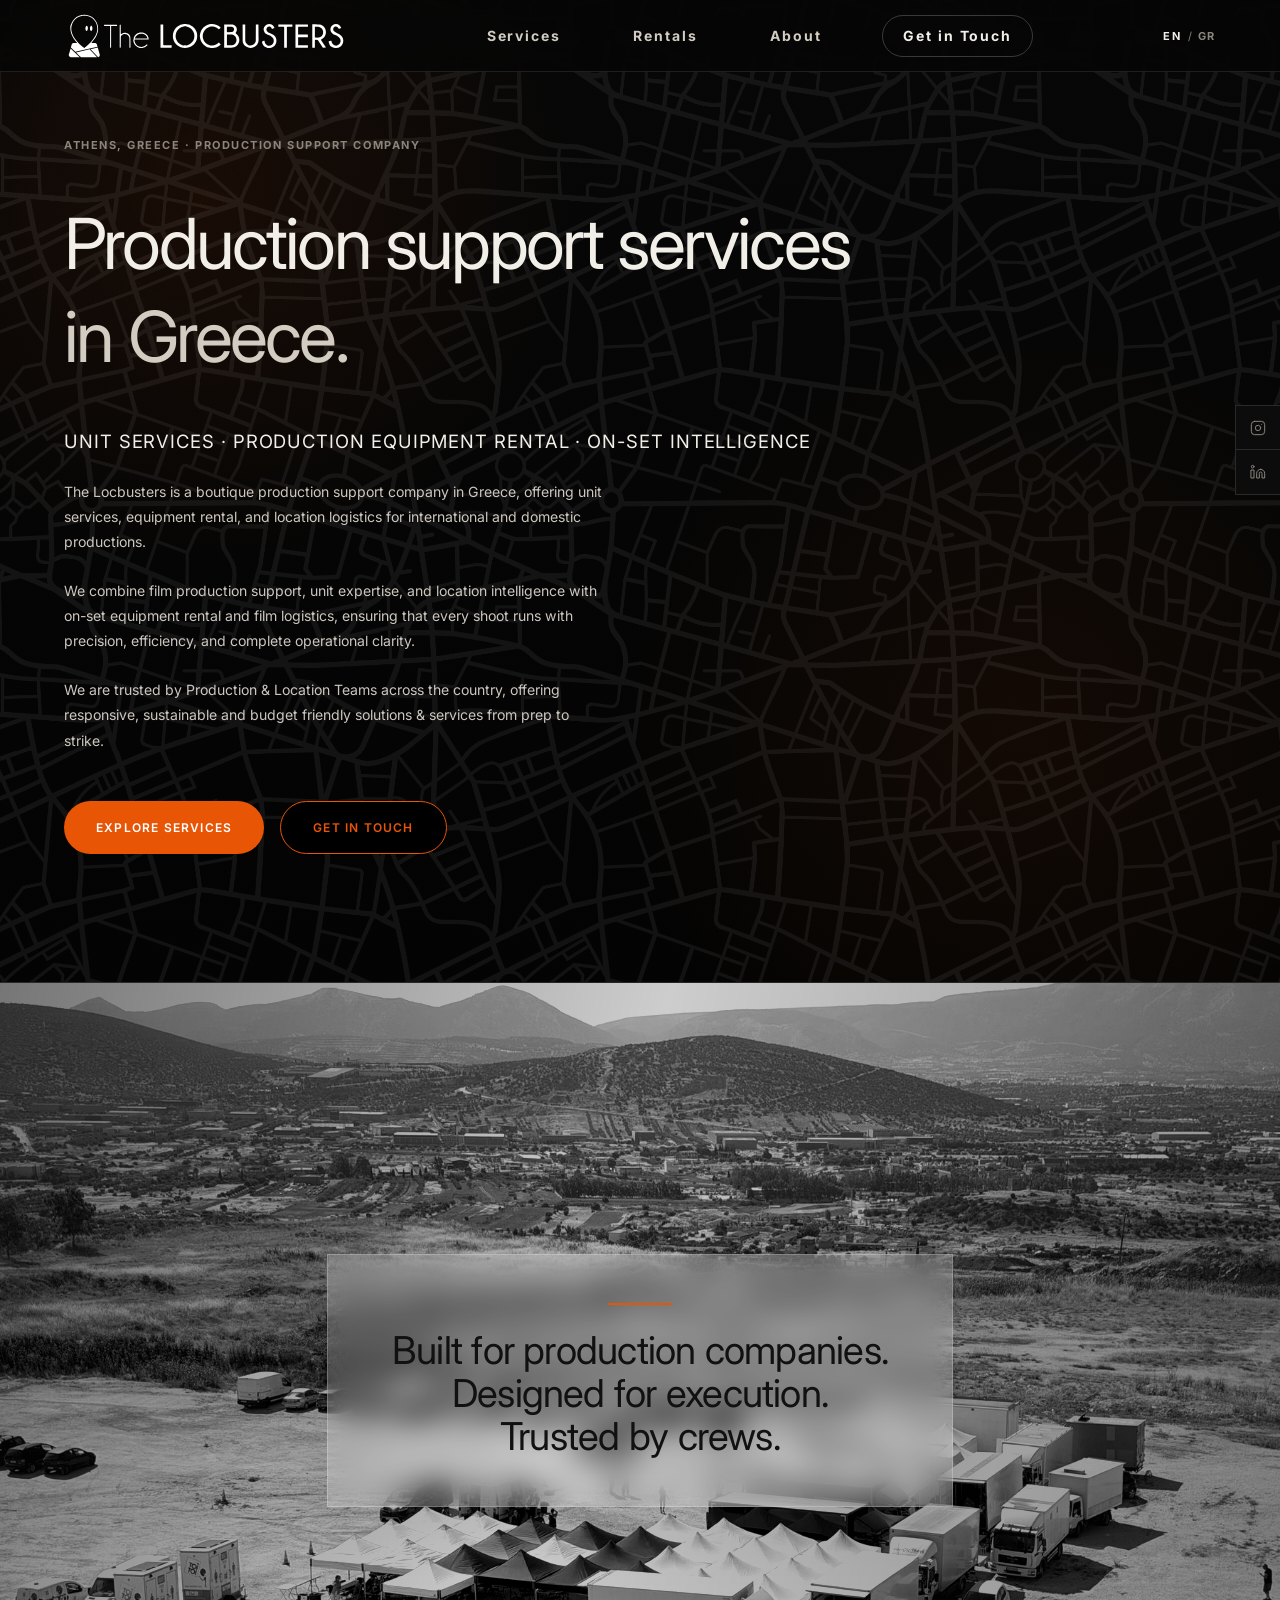
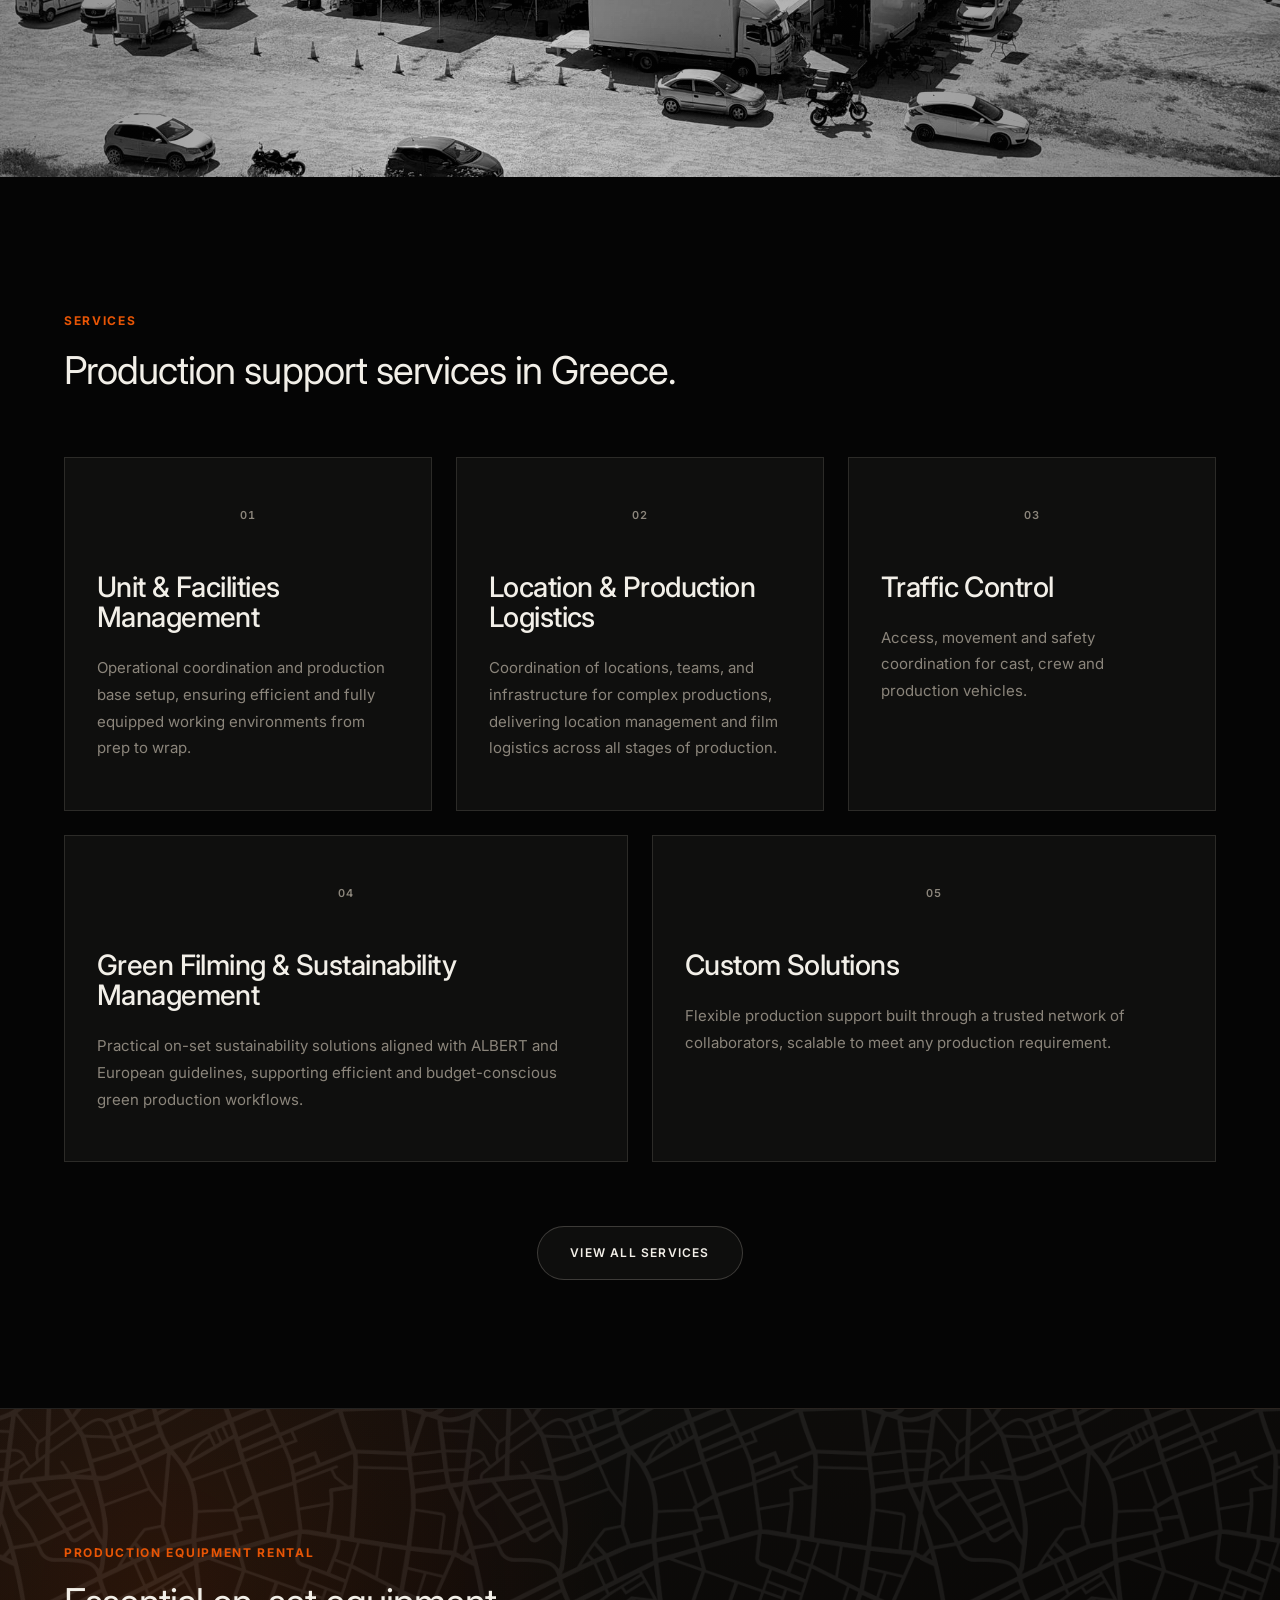
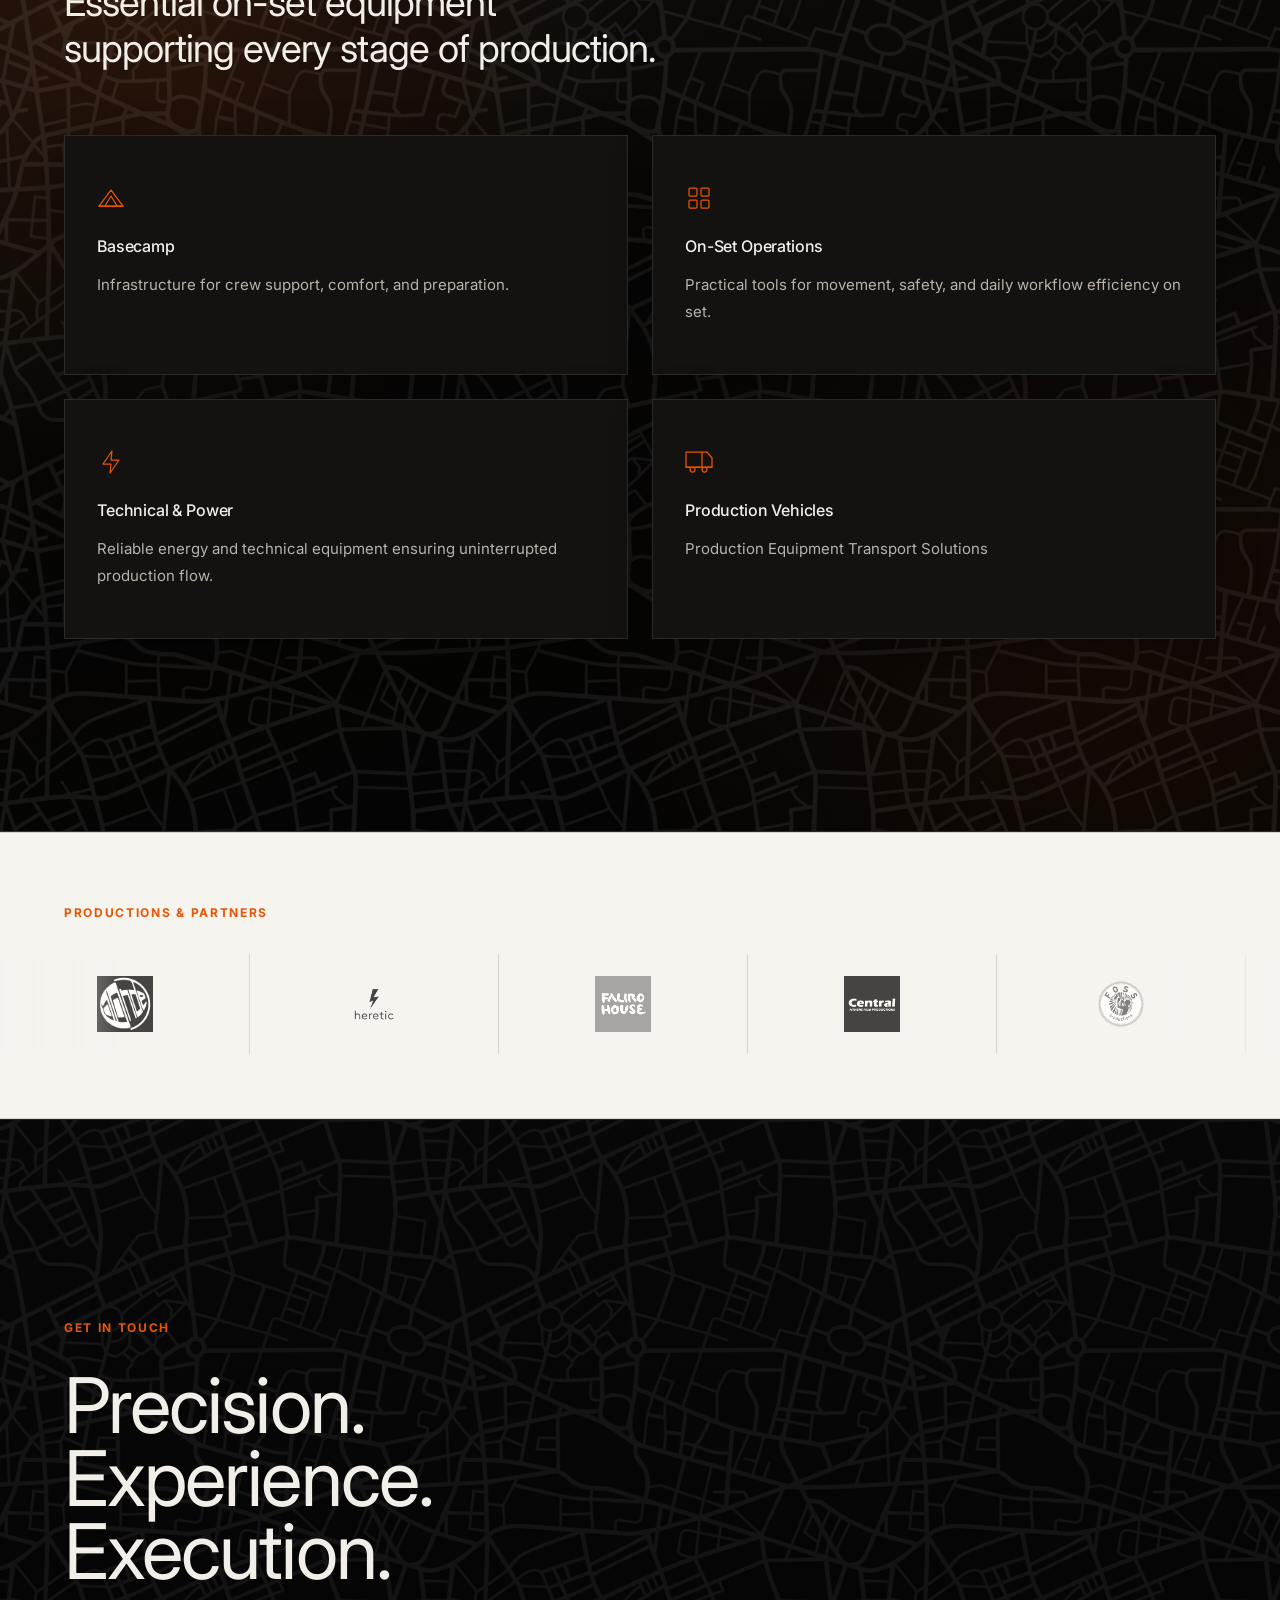
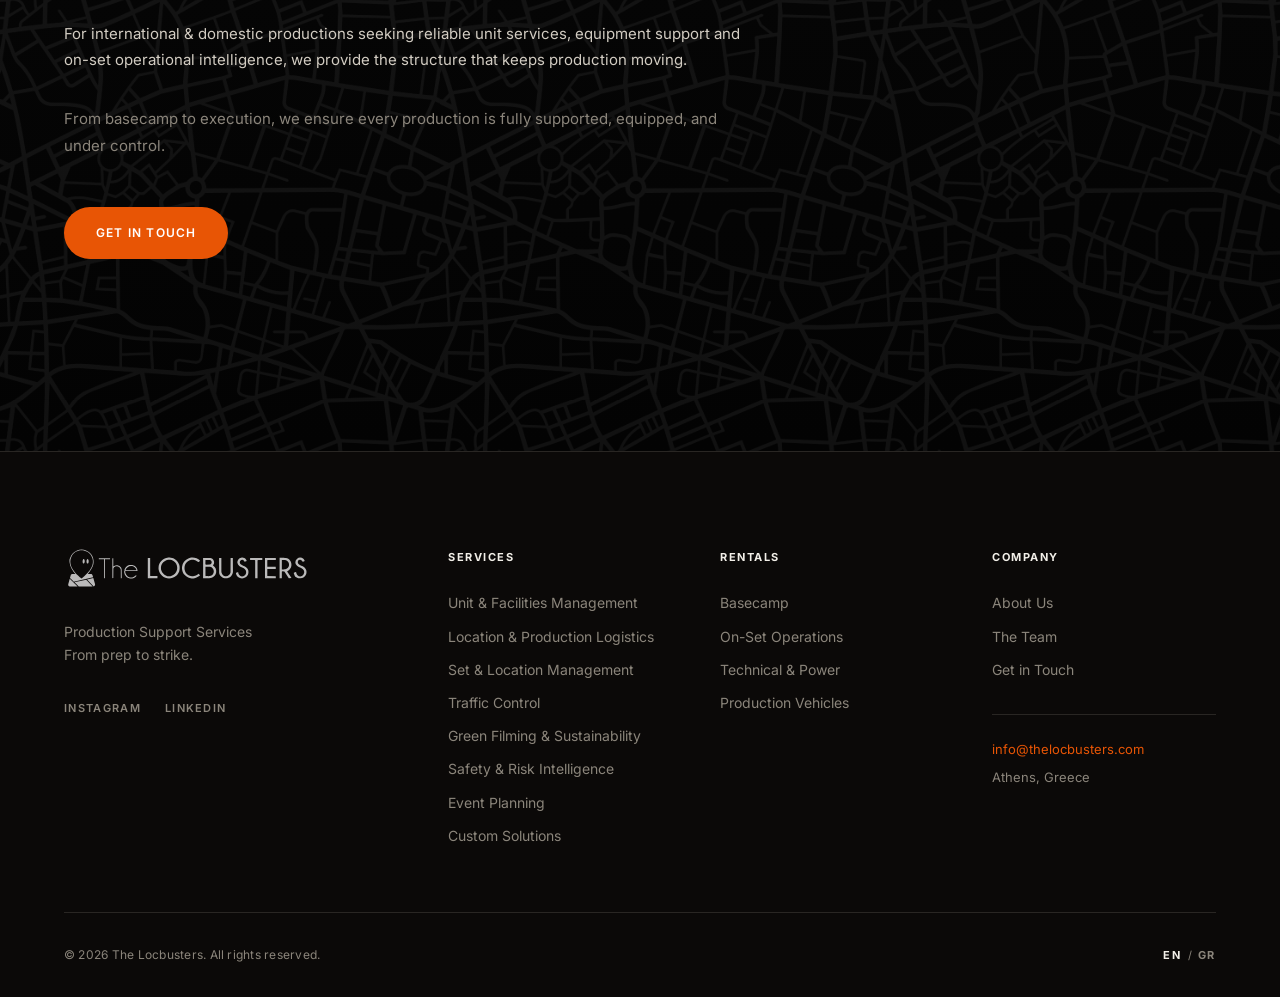
==== index.html @ 29d1c625 "Refresh OG image and tighten SEO meta tags. Shorten titles and descriptions, add Twitter card tags, " ====
<!DOCTYPE html>
<html lang="en">
<head>
  <meta charset="UTF-8" />
  <meta name="viewport" content="width=device-width, initial-scale=1.0" />
  <script src="assets/js/i18n-boot.js?v=20260714a"></script>
  <link rel="icon" type="image/png" href="assets/images/favicon.png" />
  <title>The Locbusters | Production Support in Greece</title>
  <meta name="description" content="Boutique production support in Greece: unit services, equipment rental, and location logistics for film and TV productions." />

  <!-- Open Graph -->
  <meta property="og:title" content="The Locbusters | Production Support in Greece" />
  <meta property="og:description" content="Unit services, equipment rental and production support solutions for film, TV and audiovisual productions across Greece." />
  <meta property="og:type" content="website" />
  <meta property="og:site_name" content="The Locbusters" />
  <meta property="og:url" content="https://nikoslym.github.io/Locbusters/" />
  <meta property="og:image" content="https://nikoslym.github.io/Locbusters/assets/images/OG_Locbusters.png?v=20260714" />
  <meta property="og:image:alt" content="The Locbusters — Production Support Services in Greece" />

  <!-- Twitter / X -->
  <meta name="twitter:card" content="summary_large_image" />
  <meta name="twitter:title" content="The Locbusters | Production Support in Greece" />
  <meta name="twitter:description" content="Unit services, equipment rental and production support solutions for film, TV and audiovisual productions across Greece." />
  <meta name="twitter:image" content="https://nikoslym.github.io/Locbusters/assets/images/OG_Locbusters.png?v=20260714" />

  <!-- Fonts -->
  <link rel="preconnect" href="https://fonts.googleapis.com" />
  <link rel="preconnect" href="https://fonts.gstatic.com" crossorigin />
  <link href="https://fonts.googleapis.com/css2?family=Inter:wght@300;400;500;600&display=swap" rel="stylesheet" />

  <!-- Styles -->
  <link rel="stylesheet" href="assets/css/styles.css" />
  <link rel="stylesheet" href="assets/css/boutique.css" />
</head>
<body>

  <!-- ================================================
       SOCIAL FLOATING WIDGET
  ================================================ -->
  <div class="social-widget" aria-label="Social Media Links">
    <a href="#" class="social-widget__link" aria-label="Instagram" target="_blank" rel="noopener noreferrer">
      <svg width="16" height="16" viewBox="0 0 24 24" fill="none" stroke="currentColor" stroke-width="1.5" stroke-linecap="round" stroke-linejoin="round">
        <rect x="2" y="2" width="20" height="20" rx="5" ry="5"/>
        <path d="M16 11.37A4 4 0 1 1 12.63 8 4 4 0 0 1 16 11.37z"/>
        <line x1="17.5" y1="6.5" x2="17.51" y2="6.5"/>
      </svg>
    </a>
    <a href="#" class="social-widget__link" aria-label="LinkedIn" target="_blank" rel="noopener noreferrer">
      <svg width="16" height="16" viewBox="0 0 24 24" fill="none" stroke="currentColor" stroke-width="1.5" stroke-linecap="round" stroke-linejoin="round">
        <path d="M16 8a6 6 0 0 1 6 6v7h-4v-7a2 2 0 0 0-2-2 2 2 0 0 0-2 2v7h-4v-7a6 6 0 0 1 6-6z"/>
        <rect x="2" y="9" width="4" height="12"/>
        <circle cx="4" cy="4" r="2"/>
      </svg>
    </a>
  </div>

  <!-- ================================================
       HEADER
  ================================================ -->
  <header class="header" id="header">
    <div class="container">
      <div class="header__inner">

        <a href="index.html" class="header__logo" aria-label="The Locbusters Home">
          <img src="assets/images/logo.svg" alt="The Locbusters" class="header__logo-img" />
        </a>

        <nav class="header__nav" aria-label="Main navigation">
          <a href="services.html" class="header__nav-link" data-i18n="nav.services">Services</a>
          <a href="rentals.html" class="header__nav-link" data-i18n="nav.rentals">Rentals</a>
          <a href="about.html" class="header__nav-link" data-i18n="nav.about">About</a>
          <a href="contact.html" class="header__nav-link header__nav-link--cta" data-i18n="nav.contact">Get in Touch</a>
        </nav>

        <div class="header__actions">
          <div class="lang-switch" aria-label="Language selector">
            <button class="lang-switch__btn active" data-lang="en">EN</button>
            <span class="lang-switch__sep">/</span>
            <button class="lang-switch__btn" data-lang="gr">GR</button>
          </div>
          <button class="hamburger" id="hamburger" aria-label="Toggle menu" aria-expanded="false">
            <span class="hamburger__line"></span>
            <span class="hamburger__line"></span>
          </button>
        </div>

      </div>
    </div>

  </header>

  <!-- Mobile Menu -->
  <div class="mobile-menu" id="mobileMenu" aria-hidden="true">
    <nav class="mobile-menu__nav" aria-label="Mobile navigation">
      <a href="services.html" class="mobile-menu__link" data-i18n="nav.services">Services</a>
      <a href="rentals.html" class="mobile-menu__link" data-i18n="nav.rentals">Rentals</a>
      <a href="about.html" class="mobile-menu__link" data-i18n="nav.about">About</a>
      <a href="contact.html" class="mobile-menu__link" data-i18n="nav.contact">Contact</a>
    </nav>
    <div class="mobile-menu__footer">
      <div class="lang-switch">
        <button class="lang-switch__btn active" data-lang="en">EN</button>
        <span class="lang-switch__sep">/</span>
        <button class="lang-switch__btn" data-lang="gr">GR</button>
      </div>
      <div class="mobile-menu__social">
        <a href="#" aria-label="Instagram">IG</a>
        <a href="#" aria-label="LinkedIn">LN</a>
      </div>
    </div>
  </div>

  <main>

    <!-- ================================================
         01 HERO
    ================================================ -->
    <section class="hero" id="hero" aria-label="Hero">
      <div class="hero__bg-grid" aria-hidden="true"></div>

      <div class="container hero__container">
        <div class="hero__content">
          <p class="hero__eyebrow" data-i18n="hero.eyebrow">Athens, Greece · Production Support Company</p>
          <h1 class="hero__title">
            <span class="hero__title-line" data-i18n="hero.line1">Production Support</span>
            <span class="hero__title-line hero__title-line--accent" data-i18n="hero.line3">in Greece.</span>
          </h1>
          <p class="hero__subtitle" data-i18n="hero.subtitle">
            Unit Services &nbsp;·&nbsp; Production Equipment Rental &nbsp;·&nbsp; On-Set Intelligence
          </p>
          <div class="hero__body">
            <p data-i18n="hero.body1">The Locbusters is a boutique production support company in Greece, offering unit services, equipment rental, and location logistics for international and domestic productions.</p>
            <p data-i18n="hero.body2">We combine film production support, unit expertise, and location intelligence with on-set equipment rental and film logistics, ensuring that every shoot runs with precision, efficiency, and complete operational clarity.</p>
            <p data-i18n="hero.body3">We are trusted by Production &amp; Location Teams across the country, offering responsive, sustainable and budget friendly solutions &amp; services from prep to strike.</p>
          </div>
          <div class="hero__ctas">
            <a href="#services" class="btn btn--primary" data-i18n="hero.cta1">Explore Services</a>
            <a href="contact.html" class="btn btn--outline" data-i18n="hero.cta2">Get in Touch</a>
          </div>
        </div>

      </div>
    </section>

    <!-- ================================================
         02 TRUST / POSITIONING
    ================================================ -->
    <section class="trust" aria-label="Trust and positioning">
      <div class="trust__media" aria-hidden="true">
        <img src="assets/images/production.jpg" alt="" class="trust__media-img" />
      </div>
      <div class="container trust__container">
        <div class="trust__inner">
          <div class="trust__content reveal">
            <blockquote class="trust__statement" data-i18n="trust.statement">
              Built for production companies.<br>Designed for execution.<br>Trusted by crews.
            </blockquote>
          </div>
        </div>
      </div>
    </section>

    <!-- ================================================
         03 SERVICES PREVIEW
    ================================================ -->
    <section class="services section" id="services" aria-labelledby="services-heading">
      <div class="container">

        <div class="section-header reveal">
          <p class="section-label" data-i18n="services.label">Services</p>
          <h2 class="section-title" id="services-heading" data-i18n="services.title">
            Production support services in Greece.
          </h2>
        </div>

        <div class="services__grid" role="list">

          <a href="services.html#unit-facilities" class="service-item reveal" role="listitem">
            <span class="service-item__num">01</span>
            <div class="service-item__body">
              <h3 class="service-item__title" data-i18n="services.s1.title">Unit &amp; Facilities Management</h3>
              <p class="service-item__desc" data-i18n="services.s1.desc">Operational coordination and production base setup, ensuring efficient and fully equipped working environments from prep to wrap.</p>
            </div>
            <span class="service-item__arrow" aria-hidden="true">→</span>
          </a>

          <a href="services.html#location-logistics" class="service-item reveal" role="listitem">
            <span class="service-item__num">02</span>
            <div class="service-item__body">
              <h3 class="service-item__title" data-i18n="services.s2.title">Location &amp; Production Logistics</h3>
              <p class="service-item__desc" data-i18n="services.s2.desc">Coordination of locations, teams, and infrastructure for complex productions, delivering location management and film logistics across all stages of production.</p>
            </div>
            <span class="service-item__arrow" aria-hidden="true">→</span>
          </a>

          <a href="services.html#traffic-control" class="service-item reveal" role="listitem">
            <span class="service-item__num">03</span>
            <div class="service-item__body">
              <h3 class="service-item__title" data-i18n="services.s3.title">Traffic Control</h3>
              <p class="service-item__desc" data-i18n="services.s3.desc">Access, movement and safety coordination for cast, crew and production vehicles.</p>
            </div>
            <span class="service-item__arrow" aria-hidden="true">→</span>
          </a>

          <a href="services.html#green-filming" class="service-item reveal" role="listitem">
            <span class="service-item__num">04</span>
            <div class="service-item__body">
              <h3 class="service-item__title" data-i18n="services.s4.title">Green Filming &amp; Sustainability Management</h3>
              <p class="service-item__desc" data-i18n="services.s4.desc">Practical on-set sustainability solutions aligned with <b>ALBERT</b> and European guidelines, supporting efficient and budget-conscious green production workflows.</p>
            </div>
            <span class="service-item__arrow" aria-hidden="true">→</span>
          </a>

          <a href="services.html#custom-solutions" class="service-item reveal" role="listitem">
            <span class="service-item__num">05</span>
            <div class="service-item__body">
              <h3 class="service-item__title" data-i18n="services.s5.title">Custom Solutions</h3>
              <p class="service-item__desc" data-i18n="services.s5.desc">Flexible production support built through a trusted network of collaborators, scalable to meet any production requirement.</p>
            </div>
            <span class="service-item__arrow" aria-hidden="true">→</span>
          </a>

        </div>

        <div class="services__cta reveal">
          <a href="services.html" class="btn btn--outline" data-i18n="services.viewAll">View All Services</a>
        </div>

      </div>
    </section>

    <!-- ================================================
         04 RENTALS PREVIEW
    ================================================ -->
    <section class="rentals section rentals--featured" id="rentals" aria-labelledby="rentals-heading">
      <div class="container">

        <div class="section-header reveal">
          <p class="section-label" data-i18n="rentals.label">Production Equipment Rental</p>
          <h2 class="section-title section-title--dark" id="rentals-heading" data-i18n="rentals.title">
            Essential on-set equipment<br />supporting every stage of production.
          </h2>
        </div>

        <div class="rentals__grid">

          <a href="rentals.html#basecamp" class="rental-item reveal">
            <div class="rental-item__icon" aria-hidden="true">
              <!-- Tent / Shelter icon -->
              <svg width="28" height="28" viewBox="0 0 28 28" fill="none" stroke="currentColor" stroke-width="1.25" stroke-linecap="round" stroke-linejoin="round">
                <path d="M2 22 L14 6 L26 22 Z"/>
                <path d="M8 22 L14 12 L20 22"/>
                <line x1="2" y1="22" x2="26" y2="22"/>
              </svg>
            </div>
            <h3 class="rental-item__title" data-i18n="rentals.r1.title">Basecamp</h3>
            <p class="rental-item__desc" data-i18n="rentals.r1.desc">Infrastructure for crew support, comfort, and preparation.</p>
          </a>

          <a href="rentals.html#on-set-ops" class="rental-item reveal">
            <div class="rental-item__icon" aria-hidden="true">
              <!-- Accessories / Cart icon -->
              <svg width="28" height="28" viewBox="0 0 28 28" fill="none" stroke="currentColor" stroke-width="1.25" stroke-linecap="round" stroke-linejoin="round">
                <rect x="4" y="4" width="8" height="8" rx="1"/>
                <rect x="16" y="4" width="8" height="8" rx="1"/>
                <rect x="4" y="16" width="8" height="8" rx="1"/>
                <rect x="16" y="16" width="8" height="8" rx="1"/>
              </svg>
            </div>
            <h3 class="rental-item__title" data-i18n="rentals.r2.title">On-Set Operations</h3>
            <p class="rental-item__desc" data-i18n="rentals.r2.desc">Practical tools for movement, safety, and daily workflow efficiency on set.</p>
          </a>

          <a href="rentals.html#technical-power" class="rental-item reveal">
            <div class="rental-item__icon" aria-hidden="true">
              <!-- Power / Lightning icon -->
              <svg width="28" height="28" viewBox="0 0 28 28" fill="none" stroke="currentColor" stroke-width="1.25" stroke-linecap="round" stroke-linejoin="round">
                <polygon points="15,3 6,16 14,16 13,25 22,12 14,12"/>
              </svg>
            </div>
            <h3 class="rental-item__title" data-i18n="rentals.r3.title">Technical &amp; Power</h3>
            <p class="rental-item__desc" data-i18n="rentals.r3.desc">Reliable energy and technical equipment ensuring uninterrupted production flow.</p>
          </a>

          <a href="rentals.html#vehicles" class="rental-item reveal">
            <div class="rental-item__icon" aria-hidden="true">
              <!-- Van: large cargo box + angled cab + circular wheels -->
              <svg width="28" height="28" viewBox="0 0 28 28" fill="none" stroke="currentColor" stroke-width="1.25" stroke-linecap="round" stroke-linejoin="round">
                <!-- Cargo box -->
                <rect x="1" y="4" width="16" height="15"/>
                <!-- Cab: flat top → angled windscreen → vertical front → bottom -->
                <path d="M17 4 L22 4 L27 10 L27 19 L17 19"/>
                <!-- Bottom undercarriage: gaps where wheels sit -->
                <line x1="1" y1="19" x2="4.5" y2="19"/>
                <line x1="10.5" y1="19" x2="15" y2="19"/>
                <line x1="22.5" y1="19" x2="27" y2="19"/>
                <!-- Wheels -->
                <circle cx="7.5" cy="21.5" r="2.5"/>
                <circle cx="19.5" cy="21.5" r="2.5"/>
              </svg>
            </div>
            <h3 class="rental-item__title" data-i18n="rentals.r4.title">Production Vehicles</h3>
            <p class="rental-item__desc" data-i18n="rentals.r4.desc">Production Equipment Transport Solutions</p>
          </a>

        </div>

      </div>
    </section>

    <!-- ================================================
         06 CLIENT / PRODUCTIONS STRIP
    ================================================ -->
    <section class="clients" aria-labelledby="clients-heading">
      <div class="container">
        <p class="clients__label section-label" id="clients-heading" data-i18n="clients.label">Productions &amp; Partners</p>
      </div>
      <div class="clients__marquee-wrap" data-i18n-aria-label="clients.marqueeAria" aria-label="Productions we have supported">
        <div class="clients__marquee" aria-hidden="true">
          <div class="clients__track">
            <div class="clients__logo-wrap"><img src="assets/images/clients/clients-blonde.png" alt="Blonde" class="clients__logo" /></div>
            <div class="clients__logo-wrap"><img src="assets/images/clients/clients-heretic.png" alt="Heretic" class="clients__logo" /></div>
            <div class="clients__logo-wrap"><img src="assets/images/clients/clients-faliro_house.jpg" alt="Faliro House Productions" class="clients__logo" /></div>
            <div class="clients__logo-wrap"><img src="assets/images/clients/clients-central.png" alt="Central Athens" class="clients__logo" /></div>
            <div class="clients__logo-wrap"><img src="assets/images/clients/clients-foss.png" alt="Foss Productions" class="clients__logo" /></div>
            <div class="clients__logo-wrap"><img src="assets/images/clients/clients-avaton.png" alt="Avaton Films" class="clients__logo" /></div>
            <div class="clients__logo-wrap"><img src="assets/images/clients/clients-boo.png" alt="Boo Productions" class="clients__logo" /></div>
            <!-- Duplicated for seamless loop -->
            <div class="clients__logo-wrap"><img src="assets/images/clients/clients-blonde.png" alt="Blonde" class="clients__logo" /></div>
            <div class="clients__logo-wrap"><img src="assets/images/clients/clients-heretic.png" alt="Heretic" class="clients__logo" /></div>
            <div class="clients__logo-wrap"><img src="assets/images/clients/clients-faliro_house.jpg" alt="Faliro House Productions" class="clients__logo" /></div>
            <div class="clients__logo-wrap"><img src="assets/images/clients/clients-central.png" alt="Central Athens" class="clients__logo" /></div>
            <div class="clients__logo-wrap"><img src="assets/images/clients/clients-foss.png" alt="Foss Productions" class="clients__logo" /></div>
            <div class="clients__logo-wrap"><img src="assets/images/clients/clients-avaton.png" alt="Avaton Films" class="clients__logo" /></div>
            <div class="clients__logo-wrap"><img src="assets/images/clients/clients-boo.png" alt="Boo Productions" class="clients__logo" /></div>
          </div>
        </div>
      </div>
    </section>

    <!-- ================================================
         08 FINAL CTA
    ================================================ -->
    <section class="cta-section" id="contact" aria-labelledby="cta-heading">
      <div class="container">
        <div class="cta-section__inner reveal">
          <p class="section-label" data-i18n="cta.label">Get in Touch</p>
          <h2 class="cta-section__title" id="cta-heading" data-i18n="cta.title">
            Precision. Experience. Execution.
          </h2>
          <p class="cta-section__sub" data-i18n="cta.sub">
            For international &amp; domestic productions seeking reliable unit services, equipment support and on-set operational intelligence, we provide the structure that keeps production moving.
          </p>
          <p class="cta-section__body" data-i18n="cta.body">
            From basecamp to execution, we ensure every production is fully supported, equipped, and under control.
          </p>
          <a href="contact.html" class="btn btn--primary" data-i18n="cta.btn">Get in Touch</a>
        </div>
      </div>
    </section>

  </main>

  <!-- ================================================
       FOOTER
  ================================================ -->
  <footer class="footer" aria-label="Site footer">
    <div class="container">
      <div class="footer__top">

        <div class="footer__brand">
          <a href="/" class="footer__logo" aria-label="The Locbusters Home">
            <img src="assets/images/logo.svg" alt="The Locbusters" class="footer__logo-img" />
          </a>
          <p class="footer__tagline" data-i18n="footer.tagline">Production Support Services<br />From prep to strike.</p>
          <div class="footer__social">
            <a href="#" class="footer__social-link" aria-label="Instagram" target="_blank" rel="noopener noreferrer">Instagram</a>
            <a href="#" class="footer__social-link" aria-label="LinkedIn" target="_blank" rel="noopener noreferrer">LinkedIn</a>
          </div>
        </div>

        <div class="footer__nav-group">
          <p class="footer__nav-title" data-i18n="footer.servicesTitle">Services</p>
          <nav aria-label="Services navigation">
            <a href="services.html#unit-facilities" class="footer__nav-link" data-i18n="footer.s1">Unit &amp; Facilities Management</a>
            <a href="services.html#location-logistics" class="footer__nav-link" data-i18n="footer.s2">Location &amp; Production Logistics</a>
            <a href="services.html#set-location" class="footer__nav-link" data-i18n="footer.s3">Set &amp; Location Management</a>
            <a href="services.html#traffic-control" class="footer__nav-link" data-i18n="footer.s4">Traffic Control</a>
            <a href="services.html#green-filming" class="footer__nav-link" data-i18n="footer.s5">Green Filming &amp; Sustainability</a>
            <a href="services.html#safety-risk" class="footer__nav-link" data-i18n="footer.s6">Safety &amp; Risk Intelligence</a>
            <a href="services.html#event-planning" class="footer__nav-link" data-i18n="footer.s7">Event Planning</a>
            <a href="services.html#custom-solutions" class="footer__nav-link" data-i18n="footer.s8">Custom Solutions</a>
          </nav>
        </div>

        <div class="footer__nav-group">
          <p class="footer__nav-title" data-i18n="footer.rentalsTitle">Rentals</p>
          <nav aria-label="Rentals navigation">
            <a href="rentals.html#basecamp" class="footer__nav-link" data-i18n="footer.r1">Basecamp</a>
            <a href="rentals.html#on-set-ops" class="footer__nav-link" data-i18n="footer.r2">On-Set Operations</a>
            <a href="rentals.html#technical-power" class="footer__nav-link" data-i18n="footer.r3">Technical &amp; Power</a>
            <a href="rentals.html#vehicles" class="footer__nav-link" data-i18n="footer.r4">Production Vehicles</a>
          </nav>
        </div>

        <div class="footer__nav-group">
          <p class="footer__nav-title" data-i18n="footer.companyTitle">Company</p>
          <nav aria-label="Company navigation">
            <a href="about.html" class="footer__nav-link" data-i18n="footer.about">About Us</a>
            <a href="about.html#team" class="footer__nav-link" data-i18n="footer.team">The Team</a>
            <a href="contact.html" class="footer__nav-link" data-i18n="footer.contact">Get in Touch</a>
          </nav>
          <div class="footer__contact">
            <a href="mailto:info@thelocbusters.com" class="footer__contact-link">info@thelocbusters.com</a>
            <p class="footer__contact-text" data-i18n="footer.location">Athens, Greece</p>
          </div>
        </div>

      </div>

      <div class="footer__bottom">
        <p class="footer__copy" data-i18n="footer.copy">
          &copy; 2026 The Locbusters. All rights reserved.
        </p>
        <div class="footer__bottom-right">
          <div class="lang-switch">
            <button class="lang-switch__btn active" data-lang="en">EN</button>
            <span class="lang-switch__sep">/</span>
            <button class="lang-switch__btn" data-lang="gr">GR</button>
          </div>
        </div>
      </div>

    </div>
  </footer>

  <!-- Script -->
  <script src="assets/js/main.js?v=20260714a"></script>

</body>
</html>
---- assets/css/styles.css ----
/* ==========================================================
   THE LOCBUSTERS - Main Stylesheet
   Design System: Minimal · Operational · Premium
   ========================================================== */

/* ----------------------------------------------------------
   01. DESIGN TOKENS
   ---------------------------------------------------------- */
:root {
  /* Colors - Dark base with light accent sections */
  --c-bg:           #0A0A0A;
  --c-surface:      #111111;
  --c-surface-2:    #181818;
  --c-dark:         #050505;

  --c-light-bg:     #F6F4F0;
  --c-light-surface:#ECEAE6;

  --c-text:         #F0EDE6;
  --c-text-dim:     #A8A49E;
  --c-text-muted:   #5A5752;

  --c-dark-text:    #0A0A0A;
  --c-dark-text-dim:#4A4845;

  --c-accent:       #E85505;
  --c-accent-hover: #F16A22;

  --c-border:       rgba(240, 237, 230, 0.07);
  --c-border-med:   rgba(240, 237, 230, 0.12);
  --c-border-hover: rgba(240, 237, 230, 0.22);

  --c-border-dark:  rgba(10, 10, 10, 0.08);

  /* Typography */
  --font: 'Inter', -apple-system, BlinkMacSystemFont, 'Segoe UI', sans-serif;

  /* Spacing (8px grid) */
  --sp-1:  0.5rem;    /* 8px  */
  --sp-2:  1rem;      /* 16px */
  --sp-3:  1.5rem;    /* 24px */
  --sp-4:  2rem;      /* 32px */
  --sp-5:  3rem;      /* 48px */
  --sp-6:  4rem;      /* 64px */
  --sp-7:  6rem;      /* 96px */
  --sp-8:  8rem;      /* 128px */
  --sp-9:  12rem;     /* 192px */

  /* Layout */
  --max-w:      1400px;
  --gutter:     clamp(1.5rem, 5vw, 5rem);
  --header-h:   72px;

  /* Transitions */
  --t-fast:   0.15s ease;
  --t-base:   0.3s cubic-bezier(0.4, 0, 0.2, 1);
  --t-slow:   0.6s cubic-bezier(0.4, 0, 0.2, 1);
}

/* ----------------------------------------------------------
   02. RESET & BASE
   ---------------------------------------------------------- */
*, *::before, *::after {
  box-sizing: border-box;
  margin: 0;
  padding: 0;
}

html {
  font-size: 16px;
  scroll-behavior: smooth;
  -webkit-font-smoothing: antialiased;
  -moz-osx-font-smoothing: grayscale;
  text-rendering: optimizeLegibility;
  /* Keep horizontal overflow off body — iOS Safari breaks position:fixed when body clips overflow */
}

body {
  font-family: var(--font);
  background-color: var(--c-bg);
  color: var(--c-text);
  line-height: 1.65;
}

main {
  overflow-x: clip;
}

@supports not (overflow: clip) {
  main {
    overflow-x: hidden;
  }
}

a {
  color: inherit;
  text-decoration: none;
}

img, svg {
  display: block;
  max-width: 100%;
}

ul, ol {
  list-style: none;
}

button {
  cursor: pointer;
  border: none;
  background: none;
  font-family: inherit;
  color: inherit;
}

/* ----------------------------------------------------------
   03. LAYOUT UTILITIES
   ---------------------------------------------------------- */
.container {
  width: 100%;
  max-width: var(--max-w);
  margin: 0 auto;
  padding: 0 var(--gutter);
}

.section {
  padding: var(--sp-8) 0;
}

.section--light {
  background-color: var(--c-light-bg);
  color: var(--c-dark-text);
}

.section--dark {
  background-color: var(--c-dark);
}

.section-header {
  display: grid;
  grid-template-columns: auto 1fr;
  gap: var(--sp-5);
  align-items: start;
  margin-bottom: var(--sp-7);
  padding-bottom: var(--sp-5);
  border-bottom: 1px solid var(--c-border);
}

.section--light .section-header {
  border-bottom-color: var(--c-border-dark);
}

/* ----------------------------------------------------------
   04. TYPOGRAPHY SYSTEM
   ---------------------------------------------------------- */
.section-label {
  font-size: 0.6875rem;
  font-weight: 600;
  letter-spacing: 0.18em;
  text-transform: uppercase;
  color: var(--c-accent);
  padding-top: 0.35rem;
}

.section-title {
  font-size: clamp(1.625rem, 3vw, 2.625rem);
  font-weight: 400;
  letter-spacing: -0.025em;
  line-height: 1.12;
  color: var(--c-text);
}

.section-title--dark {
  color: var(--c-dark-text);
}

/* ----------------------------------------------------------
   05. BUTTONS & LINKS
   ---------------------------------------------------------- */
.btn {
  display: inline-flex;
  align-items: center;
  justify-content: center;
  gap: var(--sp-1);
  min-height: 2.75rem;
  font-size: 0.75rem;
  font-weight: 600;
  letter-spacing: 0.1em;
  text-transform: uppercase;
  padding: 1rem 2rem;
  transition: var(--t-base);
  white-space: nowrap;
}

.btn--primary {
  background-color: var(--c-text);
  color: var(--c-bg);
}

.btn--primary:hover {
  background-color: var(--c-accent);
  color: var(--c-dark);
}

.btn--outline {
  border: 1px solid var(--c-border-med);
  color: var(--c-text);
}

.btn--outline:hover {
  border-color: var(--c-border-hover);
  background-color: rgba(240, 237, 230, 0.04);
}

.btn--large {
  padding: 1.25rem 3rem;
  font-size: 0.8125rem;
}

.link-arrow {
  display: inline-flex;
  align-items: center;
  gap: 0.4rem;
  font-size: 0.75rem;
  font-weight: 600;
  letter-spacing: 0.12em;
  text-transform: uppercase;
  color: var(--c-accent);
  transition: var(--t-base);
}

.link-arrow::after {
  content: '→';
  transition: transform var(--t-base);
}

.link-arrow:hover::after {
  transform: translateX(4px);
}

.link-arrow--dark {
  color: var(--c-dark-text);
}

.link-arrow--dark::after {
  color: var(--c-accent);
}

/* ----------------------------------------------------------
   06. SCROLL REVEAL ANIMATION
   ---------------------------------------------------------- */
.reveal {
  opacity: 0;
  transform: translateY(24px);
  transition: opacity 0.7s cubic-bezier(0.4, 0, 0.2, 1),
              transform 0.7s cubic-bezier(0.4, 0, 0.2, 1);
}

.reveal.is-visible {
  opacity: 1;
  transform: translateY(0);
}

.reveal:nth-child(2) { transition-delay: 0.08s; }
.reveal:nth-child(3) { transition-delay: 0.16s; }
.reveal:nth-child(4) { transition-delay: 0.24s; }
.reveal:nth-child(5) { transition-delay: 0.32s; }
.reveal:nth-child(6) { transition-delay: 0.40s; }

/* ----------------------------------------------------------
   07. SOCIAL FLOATING WIDGET
   ---------------------------------------------------------- */
.social-widget {
  position: fixed;
  right: 0;
  top: 50%;
  transform: translateY(-50%);
  z-index: 90;
  display: flex;
  flex-direction: column;
  gap: 0;
  background: var(--c-surface);
  border: 1px solid var(--c-border);
  border-right: none;
}

.social-widget__link {
  display: flex;
  align-items: center;
  justify-content: center;
  width: 44px;
  height: 44px;
  color: var(--c-text-muted);
  transition: var(--t-base);
  border-bottom: 1px solid var(--c-border);
}

.social-widget__link:last-child {
  border-bottom: none;
}

.social-widget__link:hover {
  color: var(--c-text);
  background-color: var(--c-surface-2);
}

/* ----------------------------------------------------------
   08. HEADER
   ---------------------------------------------------------- */
.header {
  position: fixed;
  top: 0;
  left: 0;
  right: 0;
  z-index: 1000;
  height: var(--header-h);
  -webkit-transform: translateZ(0);
  transform: translateZ(0);
  transition: background-color var(--t-base), border-color var(--t-base);
  border-bottom: 1px solid transparent;
}

.header.is-scrolled {
  background-color: rgba(10, 10, 10, 0.92);
  backdrop-filter: blur(16px);
  -webkit-backdrop-filter: blur(16px);
  border-bottom-color: var(--c-border);
}

.header__inner {
  display: flex;
  align-items: center;
  justify-content: space-between;
  height: var(--header-h);
  gap: var(--sp-4);
}

/* Logo */
.header__logo {
  flex-shrink: 0;
  display: flex;
  align-items: center;
}

.header__logo-img {
  height: 46px;
  width: auto;
}

/* Nav */
.header__nav {
  display: flex;
  align-items: center;
  gap: var(--sp-5);
}

.header__nav-link {
  font-size: 0.8rem;
  font-weight: 500;
  letter-spacing: 0.06em;
  color: var(--c-text-dim);
  transition: color var(--t-fast);
  position: relative;
}

.header__nav-link::after {
  content: '';
  position: absolute;
  bottom: -3px;
  left: 0;
  width: 0;
  height: 1px;
  background: var(--c-accent);
  transition: width var(--t-base);
}

.header__nav-link:hover {
  color: var(--c-text);
}

.header__nav-link:hover::after {
  width: 100%;
}

.header__nav-link--cta {
  padding: 0.5rem 1.25rem;
  border: 1px solid var(--c-border-med);
  color: var(--c-text);
  letter-spacing: 0.08em;
  font-size: 0.75rem;
}

.header__nav-link--cta::after {
  display: none;
}

.header__nav-link--cta:hover {
  border-color: var(--c-border-hover);
  background-color: rgba(240, 237, 230, 0.05);
}

/* Header Actions */
.header__actions {
  display: flex;
  align-items: center;
  gap: var(--sp-3);
}

/* Language Switch */
.lang-switch {
  display: flex;
  align-items: center;
  gap: 0.4rem;
}

.lang-switch__btn {
  font-size: 0.6875rem;
  font-weight: 600;
  letter-spacing: 0.1em;
  text-transform: uppercase;
  color: var(--c-text-muted);
  transition: color var(--t-fast);
  padding: 2px 0;
}

.lang-switch__btn.active,
.lang-switch__btn:hover {
  color: var(--c-text);
}

.lang-switch__sep {
  font-size: 0.6875rem;
  color: var(--c-text-muted);
}

.lang-switch--light .lang-switch__btn {
  color: var(--c-dark-text-dim);
}

.lang-switch--light .lang-switch__btn.active,
.lang-switch--light .lang-switch__btn:hover {
  color: var(--c-dark-text);
}

.lang-switch--light .lang-switch__sep {
  color: var(--c-dark-text-dim);
}

/* Hamburger */
.hamburger {
  display: none;
  flex-direction: column;
  align-items: center;
  justify-content: center;
  gap: 5px;
  width: 44px;
  height: 44px;
  margin-right: -10px;
  padding: 0;
  -webkit-appearance: none;
  appearance: none;
}

.hamburger__line {
  display: block;
  width: 24px;
  height: 1.5px;
  background: var(--c-text);
  transition: var(--t-base);
  transform-origin: center;
}

.hamburger.is-open .hamburger__line:first-child {
  transform: translateY(3.25px) rotate(45deg);
}

.hamburger.is-open .hamburger__line:last-child {
  transform: translateY(-3.25px) rotate(-45deg);
}

/* Mobile Menu */
.mobile-menu {
  position: fixed;
  top: var(--header-h);
  left: 0;
  right: 0;
  bottom: 0;
  height: calc(100dvh - var(--header-h));
  background-color: var(--c-surface);
  z-index: 999;
  display: flex;
  flex-direction: column;
  justify-content: space-between;
  padding: var(--sp-5) var(--gutter) var(--sp-5);
  padding-bottom: calc(var(--sp-5) + env(safe-area-inset-bottom, 0px));
  transform: translateX(100%);
  transition: transform 0.4s cubic-bezier(0.4, 0, 0.2, 1);
  -webkit-overflow-scrolling: touch;
  overscroll-behavior: contain;
}

.mobile-menu.is-open {
  transform: translateX(0);
}

.mobile-menu__nav {
  display: flex;
  flex-direction: column;
  gap: var(--sp-1);
}

.mobile-menu__link {
  font-size: clamp(1.75rem, 6vw, 2.5rem);
  font-weight: 400;
  letter-spacing: -0.02em;
  color: var(--c-text-dim);
  padding: var(--sp-2) 0;
  border-bottom: 1px solid var(--c-border);
  transition: color var(--t-fast);
  display: block;
}

.mobile-menu__link:hover {
  color: var(--c-text);
}

.mobile-menu__footer {
  display: flex;
  align-items: center;
  justify-content: space-between;
}

.mobile-menu__social {
  display: flex;
  gap: var(--sp-3);
}

.mobile-menu__footer .lang-switch__btn {
  padding: 0.5rem 0.75rem;
  margin: -0.5rem 0;
}

.mobile-menu__social a {
  font-size: 0.6875rem;
  font-weight: 600;
  letter-spacing: 0.1em;
  text-transform: uppercase;
  color: var(--c-text-muted);
  transition: color var(--t-fast);
  padding: 0.5rem 0.25rem;
}

.mobile-menu__social a:hover {
  color: var(--c-text);
}

/* ----------------------------------------------------------
   09. HERO SECTION
   ---------------------------------------------------------- */
.hero {
  position: relative;
  min-height: 100svh;
  display: flex;
  flex-direction: column;
  justify-content: flex-start;
  padding-top: calc(var(--header-h) + var(--sp-6));
  padding-bottom: var(--sp-8);
  overflow: hidden;
}

/* Subtle grid background */
.hero__bg-grid {
  position: absolute;
  inset: 0;
  background-image:
    linear-gradient(rgba(240, 237, 230, 0.025) 1px, transparent 1px),
    linear-gradient(90deg, rgba(240, 237, 230, 0.025) 1px, transparent 1px);
  background-size: 64px 64px;
  pointer-events: none;
}

.hero__container {
  display: grid;
  grid-template-columns: 1fr auto;
  gap: var(--sp-6);
  align-items: start;
  position: relative;
  z-index: 1;
}

/* Eyebrow */
.hero__eyebrow {
  font-size: 0.6875rem;
  font-weight: 600;
  letter-spacing: 0.18em;
  text-transform: uppercase;
  color: var(--c-text-muted);
  margin-bottom: var(--sp-4);
}

/* Title */
.hero__title {
  font-size: clamp(3.5rem, 6.5vw, 6.75rem);
  font-weight: 300;
  letter-spacing: -0.04em;
  line-height: 1.2;
  margin-bottom: var(--sp-5);
  display: flex;
  flex-direction: column;
  gap: 0.12em;
}

.hero__title-line {
  display: block;
}

.hero__title-line--accent {
  color: var(--c-text-dim);
}

/* Subtitle */
.hero__subtitle {
  font-size: clamp(0.75rem, 1.2vw, 0.9rem);
  font-weight: 400;
  letter-spacing: 0.05em;
  color: var(--c-text-muted);
  margin-bottom: var(--sp-3);
  text-transform: uppercase;
}

/* Body */
.hero__body {
  font-size: clamp(0.875rem, 1.2vw, 1rem);
  font-weight: 400;
  color: var(--c-text-dim);
  max-width: 520px;
  line-height: 1.75;
  margin-bottom: var(--sp-5);
}

/* CTAs */
.hero__ctas {
  display: flex;
  gap: var(--sp-2);
  flex-wrap: wrap;
}

/* Info Card */
.hero__info-card {
  flex-shrink: 0;
  align-self: end;
  margin-bottom: 0.5rem;
}

.hero__info-card-inner {
  border: 1px solid var(--c-border);
  padding: var(--sp-4);
  display: flex;
  flex-direction: column;
  gap: var(--sp-4);
  min-width: 200px;
}

.hero__info-item {
  display: flex;
  flex-direction: column;
  gap: 4px;
}

.hero__info-label {
  font-size: 0.625rem;
  font-weight: 600;
  letter-spacing: 0.18em;
  text-transform: uppercase;
  color: var(--c-text-muted);
}

.hero__info-value {
  font-size: 0.875rem;
  font-weight: 400;
  color: var(--c-text-dim);
}

/* Scroll indicator */
.hero__scroll {
  position: absolute;
  bottom: var(--sp-4);
  left: var(--gutter);
  display: flex;
  align-items: center;
  gap: var(--sp-2);
  z-index: 1;
}

.hero__scroll-line {
  display: block;
  width: 40px;
  height: 1px;
  background: var(--c-text-muted);
}

.hero__scroll-text {
  font-size: 0.625rem;
  font-weight: 600;
  letter-spacing: 0.2em;
  text-transform: uppercase;
  color: var(--c-text-muted);
}

/* ----------------------------------------------------------
   10. TRUST / POSITIONING SECTION
   ---------------------------------------------------------- */
.trust {
  background-color: var(--c-light-bg);
  padding: var(--sp-7) 0;
}

.trust__inner {
  display: grid;
  grid-template-columns: 1fr 1fr;
  gap: var(--sp-6);
  align-items: start;
}

.trust__statement {
  font-size: clamp(1.25rem, 2.5vw, 2rem);
  font-weight: 400;
  letter-spacing: -0.02em;
  line-height: 1.3;
  color: var(--c-dark-text);
  font-style: normal;
  border-left: 2px solid var(--c-accent);
  padding-left: var(--sp-3);
}

.trust__pillars {
  display: flex;
  flex-direction: column;
  gap: var(--sp-3);
  padding-top: 0.25rem;
}

.trust__pillar {
  padding: var(--sp-3) 0;
  border-bottom: 1px solid var(--c-border-dark);
}

.trust__pillar:first-child {
  border-top: 1px solid var(--c-border-dark);
}

.trust__pillar p {
  font-size: 0.9375rem;
  color: var(--c-dark-text-dim);
  line-height: 1.65;
}

/* ----------------------------------------------------------
   11. SERVICES SECTION
   ---------------------------------------------------------- */
.services {
  background-color: var(--c-bg);
}

.services__grid {
  display: flex;
  flex-direction: column;
  margin-bottom: var(--sp-6);
}

.service-item {
  display: grid;
  grid-template-columns: 3.5rem 1fr auto;
  gap: var(--sp-4);
  align-items: center;
  padding: var(--sp-4) 0;
  border-bottom: 1px solid var(--c-border);
  transition: var(--t-base);
  cursor: pointer;
}

.service-item:first-child {
  border-top: 1px solid var(--c-border);
}

.service-item:hover {
  padding-left: var(--sp-2);
  border-bottom-color: var(--c-border-med);
}

.service-item__num {
  font-size: 0.6875rem;
  font-weight: 600;
  letter-spacing: 0.1em;
  color: var(--c-text-muted);
  font-variant-numeric: tabular-nums;
}

.service-item__body {
  display: flex;
  flex-direction: column;
  gap: 0.4rem;
}

.service-item__title {
  font-size: clamp(1rem, 1.8vw, 1.3125rem);
  font-weight: 400;
  letter-spacing: -0.01em;
  color: var(--c-text);
  transition: color var(--t-fast);
}

.service-item:hover .service-item__title {
  color: var(--c-accent);
}

.service-item__desc {
  font-size: 0.875rem;
  color: var(--c-text-muted);
  line-height: 1.55;
  max-width: 600px;
}

.service-item__arrow {
  font-size: 1.125rem;
  color: var(--c-text-muted);
  transition: var(--t-base);
}

.service-item:hover .service-item__arrow {
  color: var(--c-accent);
  transform: translateX(4px);
}

.services__footer {
  padding-top: var(--sp-3);
}

/* ----------------------------------------------------------
   12. RENTALS SECTION
   ---------------------------------------------------------- */
.rentals {
  background-color: var(--c-light-bg);
}

.rentals__grid {
  display: grid;
  grid-template-columns: repeat(3, 1fr);
  gap: 1px;
  background-color: var(--c-border-dark);
  border: 1px solid var(--c-border-dark);
  margin-bottom: var(--sp-6);
}

.rental-item {
  display: flex;
  flex-direction: column;
  gap: var(--sp-2);
  padding: var(--sp-5) var(--sp-4);
  background-color: var(--c-light-bg);
  transition: background-color var(--t-base);
  cursor: pointer;
}

.rental-item:hover {
  background-color: var(--c-light-surface);
}

.rental-item__icon {
  color: var(--c-dark-text-dim);
  margin-bottom: var(--sp-1);
  transition: color var(--t-fast);
}

.rental-item:hover .rental-item__icon {
  color: var(--c-accent);
}

.rental-item__title {
  font-size: 1rem;
  font-weight: 500;
  letter-spacing: -0.01em;
  color: var(--c-dark-text);
  line-height: 1.25;
}

.rental-item__desc {
  font-size: 0.8125rem;
  color: var(--c-dark-text-dim);
  line-height: 1.55;
  flex: 1;
}

.rental-item__link {
  font-size: 0.6875rem;
  font-weight: 600;
  letter-spacing: 0.12em;
  text-transform: uppercase;
  color: var(--c-accent);
  margin-top: auto;
  transition: letter-spacing var(--t-base);
}

.rental-item:hover .rental-item__link {
  letter-spacing: 0.18em;
}

.rentals__footer {
  padding-top: var(--sp-3);
}

/* ----------------------------------------------------------
   13. ABOUT SNAPSHOT
   ---------------------------------------------------------- */
.about-snap {
  background-color: var(--c-bg);
}

.about-snap__inner {
  display: grid;
  grid-template-columns: 1fr auto;
  gap: var(--sp-8);
  align-items: start;
}

.about-snap__content {
  display: flex;
  flex-direction: column;
  gap: var(--sp-3);
}

.about-snap__body {
  font-size: 0.9375rem;
  color: var(--c-text-dim);
  line-height: 1.75;
  max-width: 580px;
}

.about-snap__quote {
  font-size: clamp(1rem, 1.8vw, 1.25rem);
  font-weight: 400;
  letter-spacing: -0.01em;
  color: var(--c-text);
  font-style: italic;
  border-left: 2px solid var(--c-accent);
  padding-left: var(--sp-3);
  margin: var(--sp-2) 0;
}

/* Stats */
.about-snap__stats {
  display: grid;
  grid-template-columns: 1fr 1fr;
  gap: 1px;
  background: var(--c-border);
  border: 1px solid var(--c-border);
  align-self: start;
  flex-shrink: 0;
  min-width: 320px;
}

.about-snap__stat {
  display: flex;
  flex-direction: column;
  gap: 0.4rem;
  padding: var(--sp-4);
  background: var(--c-surface);
}

.about-snap__stat-num {
  font-size: clamp(2rem, 3.5vw, 3rem);
  font-weight: 300;
  letter-spacing: -0.04em;
  color: var(--c-text);
  line-height: 1;
}

.about-snap__stat-label {
  font-size: 0.6875rem;
  font-weight: 600;
  letter-spacing: 0.1em;
  text-transform: uppercase;
  color: var(--c-text-muted);
  line-height: 1.4;
}

/* ----------------------------------------------------------
   14. HOW WE WORK
   ---------------------------------------------------------- */
.how-we-work {
  background-color: var(--c-dark);
}

.how-we-work .section-header {
  border-bottom-color: var(--c-border);
  margin-bottom: var(--sp-6);
}

.pillars__grid {
  display: grid;
  grid-template-columns: repeat(4, 1fr);
  gap: 1px;
  background: var(--c-border);
  border: 1px solid var(--c-border);
}

.pillar {
  padding: var(--sp-5) var(--sp-4);
  background: var(--c-dark);
  display: flex;
  flex-direction: column;
  gap: var(--sp-3);
  transition: background-color var(--t-base);
}

.pillar:hover {
  background-color: var(--c-surface);
}

.pillar__num {
  font-size: 0.6875rem;
  font-weight: 600;
  letter-spacing: 0.15em;
  color: var(--c-accent);
  font-variant-numeric: tabular-nums;
}

.pillar__title {
  font-size: 1.0625rem;
  font-weight: 500;
  letter-spacing: -0.01em;
  color: var(--c-text);
  line-height: 1.25;
}

.pillar__desc {
  font-size: 0.875rem;
  color: var(--c-text-muted);
  line-height: 1.65;
}

/* ----------------------------------------------------------
   15. CLIENT / PRODUCTIONS STRIP
   ---------------------------------------------------------- */
.clients {
  background-color: var(--c-light-bg);
  padding: var(--sp-6) 0;
  overflow: hidden;
}

.clients__label {
  margin-bottom: var(--sp-4);
}

.clients__marquee-wrap {
  overflow: hidden;
  position: relative;
}

.clients__marquee-wrap::before,
.clients__marquee-wrap::after {
  content: '';
  position: absolute;
  top: 0;
  bottom: 0;
  width: 120px;
  z-index: 2;
  pointer-events: none;
}

.clients__marquee-wrap::before {
  left: 0;
  background: linear-gradient(to right, var(--c-light-bg), transparent);
}

.clients__marquee-wrap::after {
  right: 0;
  background: linear-gradient(to left, var(--c-light-bg), transparent);
}

.clients__marquee {
  display: flex;
  width: 100%;
}

.clients__track {
  display: flex;
  align-items: center;
  gap: 0;
  animation: marquee 32s linear infinite;
  flex-shrink: 0;
}

.clients__logo-wrap {
  display: flex;
  align-items: center;
  justify-content: center;
  padding: 0 var(--sp-7);
  border-right: 1px solid var(--c-border-dark);
  height: 100px;
  flex-shrink: 0;
}

.clients__logo-wrap:first-child {
  border-left: 1px solid var(--c-border-dark);
}

.clients__logo {
  height: 56px;
  width: auto;
  max-width: 200px;
  object-fit: contain;
  filter: grayscale(1) opacity(0.62) brightness(1.08);
  transition: filter var(--t-base);
}

.clients__marquee-wrap:hover .clients__logo {
  filter: grayscale(1) opacity(0.82) brightness(1.1);
}

@keyframes marquee {
  0%   { transform: translateX(0); }
  100% { transform: translateX(-50%); }
}

.clients__marquee-wrap:hover .clients__track {
  animation-play-state: paused;
}

/* ----------------------------------------------------------
   16. FINAL CTA SECTION
   ---------------------------------------------------------- */
.cta-section {
  background-color: var(--c-surface);
  padding: var(--sp-9) 0;
  border-top: 1px solid var(--c-border);
}

.cta-section__inner {
  max-width: 680px;
  display: flex;
  flex-direction: column;
  gap: var(--sp-4);
}

.cta-section__title {
  font-size: clamp(2.5rem, 6vw, 5.5rem);
  font-weight: 300;
  letter-spacing: -0.04em;
  line-height: 0.95;
  color: var(--c-text);
}

.cta-section__sub {
  font-size: 1rem;
  font-weight: 400;
  color: var(--c-text-dim);
  line-height: 1.65;
}

.cta-section__body {
  font-size: 0.9375rem;
  color: var(--c-text-muted);
  line-height: 1.75;
  padding-bottom: var(--sp-2);
}

/* ----------------------------------------------------------
   17. FOOTER
   ---------------------------------------------------------- */
.footer {
  background-color: var(--c-dark);
  border-top: 1px solid var(--c-border);
  padding: var(--sp-7) 0 var(--sp-4);
}

.footer__top {
  display: grid;
  grid-template-columns: 1.5fr 1fr 1fr 1fr;
  gap: var(--sp-5);
  padding-bottom: var(--sp-6);
  border-bottom: 1px solid var(--c-border);
  margin-bottom: var(--sp-4);
}

/* Footer Brand */
.footer__logo {
  display: inline-block;
  margin-bottom: var(--sp-3);
}

.footer__logo-img {
  height: 40px;
  width: auto;
  opacity: 0.55;
}

.footer__tagline {
  font-size: 0.875rem;
  color: var(--c-text-muted);
  line-height: 1.65;
  margin-bottom: var(--sp-4);
}

.footer__social {
  display: flex;
  gap: var(--sp-3);
}

.footer__social-link {
  font-size: 0.6875rem;
  font-weight: 600;
  letter-spacing: 0.12em;
  text-transform: uppercase;
  color: var(--c-text-muted);
  transition: color var(--t-fast);
}

.footer__social-link:hover {
  color: var(--c-text);
}

/* Footer Nav Groups */
.footer__nav-title {
  font-size: 0.6875rem;
  font-weight: 600;
  letter-spacing: 0.18em;
  text-transform: uppercase;
  color: var(--c-text);
  margin-bottom: var(--sp-3);
}

.footer__nav-group nav {
  display: flex;
  flex-direction: column;
  gap: var(--sp-1);
}

.footer__nav-link {
  font-size: 0.8125rem;
  color: var(--c-text-muted);
  transition: color var(--t-fast);
  line-height: 1.8;
}

.footer__nav-link:hover {
  color: var(--c-text);
}

.footer__contact {
  margin-top: var(--sp-4);
  padding-top: var(--sp-3);
  border-top: 1px solid var(--c-border);
  display: flex;
  flex-direction: column;
  gap: 0.4rem;
}

.footer__contact-link {
  font-size: 0.8125rem;
  color: var(--c-accent);
  transition: color var(--t-fast);
}

.footer__contact-link:hover {
  color: var(--c-accent-hover);
}

.footer__contact-text {
  font-size: 0.8125rem;
  color: var(--c-text-muted);
}

/* Footer Bottom */
.footer__bottom {
  display: flex;
  align-items: center;
  justify-content: space-between;
}

.footer__copy {
  font-size: 0.75rem;
  color: var(--c-text-muted);
  letter-spacing: 0.02em;
}

/* ----------------------------------------------------------
   18. RESPONSIVE - TABLET (≤ 1024px)
   ---------------------------------------------------------- */
@media (max-width: 1024px) {

  :root {
    --gutter: clamp(1.5rem, 4vw, 3rem);
  }

  .header__nav {
    gap: var(--sp-3);
  }

  .hero__container {
    grid-template-columns: 1fr;
    gap: var(--sp-5);
  }

  .hero__info-card {
    display: none;
  }

  .hero__title {
    font-size: clamp(3rem, 10vw, 6.5rem);
  }

  .trust__inner {
    grid-template-columns: 1fr;
    gap: var(--sp-5);
  }

  .trust__statement {
    max-width: 600px;
  }

  .pillars__grid {
    grid-template-columns: repeat(2, 1fr);
  }

  .rentals__grid {
    grid-template-columns: repeat(2, 1fr);
  }

  .about-snap__inner {
    grid-template-columns: 1fr;
    gap: var(--sp-6);
  }

  .about-snap__stats {
    min-width: unset;
    width: 100%;
  }

  .footer__top {
    grid-template-columns: 1fr 1fr;
    gap: var(--sp-5);
  }

  .footer__brand {
    grid-column: 1 / -1;
  }

  .section-header {
    grid-template-columns: 1fr;
    gap: var(--sp-2);
  }
}

/* ----------------------------------------------------------
   19. RESPONSIVE - MOBILE (≤ 768px)
   ---------------------------------------------------------- */
@media (max-width: 768px) {

  :root {
    --gutter: 1.25rem;
    --header-h: 64px;
    --sp-8: 5rem;
    --sp-7: 4rem;
  }

  /* Header */
  .header__nav {
    display: none;
  }

  .hamburger {
    display: flex;
  }

  .header__actions .lang-switch {
    display: none;
  }

  /* Hero */
  .hero {
    min-height: 100svh;
    padding-bottom: var(--sp-7);
    justify-content: flex-start;
  }

  .hero__title {
    font-size: clamp(2.75rem, 14vw, 4.5rem);
  }

  .hero__ctas {
    flex-direction: column;
    gap: var(--sp-2);
  }

  .hero__ctas .btn {
    width: 100%;
    justify-content: center;
  }

  .hero__scroll {
    display: none;
  }

  /* Trust */
  .trust {
    padding: var(--sp-6) 0;
  }

  /* Services */
  .service-item {
    grid-template-columns: 2.5rem 1fr;
  }

  .service-item__arrow {
    display: none;
  }

  /* Rentals */
  .rentals__grid {
    grid-template-columns: 1fr;
  }

  /* Pillars */
  .pillars__grid {
    grid-template-columns: 1fr;
  }

  /* CTA */
  .cta-section {
    padding: var(--sp-8) 0;
  }

  /* Footer */
  .footer__top {
    grid-template-columns: 1fr;
  }

  .footer__brand {
    grid-column: auto;
  }

  .footer__bottom {
    flex-direction: column;
    gap: var(--sp-3);
    align-items: flex-start;
  }

  /* Social widget */
  .social-widget {
    top: auto;
    bottom: var(--sp-3);
    right: var(--sp-2);
    transform: none;
    flex-direction: row;
    border-right: 1px solid var(--c-border);
  }

  .social-widget__link {
    border-bottom: none;
    border-right: 1px solid var(--c-border);
    width: 40px;
    height: 40px;
  }

  .social-widget__link:last-child {
    border-right: none;
  }
}

/* ----------------------------------------------------------
   20. RESPONSIVE - SMALL MOBILE (≤ 480px)
   ---------------------------------------------------------- */
@media (max-width: 480px) {

  .hero__title {
    font-size: clamp(2.5rem, 15vw, 3.5rem);
  }

  .hero__body {
    font-size: 0.875rem;
  }

  .service-item {
    grid-template-columns: 2rem 1fr;
    gap: var(--sp-2);
    padding: var(--sp-3) 0;
  }

  .service-item__title {
    font-size: 0.9375rem;
  }

  .about-snap__stats {
    grid-template-columns: 1fr 1fr;
  }

  .cta-section__title {
    font-size: clamp(2rem, 12vw, 3rem);
  }
}

/* ----------------------------------------------------------
   21. REDUCED MOTION
   ---------------------------------------------------------- */
@media (prefers-reduced-motion: reduce) {
  .reveal {
    opacity: 1;
    transform: none;
    transition: none;
  }

  .clients__track {
    animation: none;
  }

  * {
    transition-duration: 0.01ms !important;
    animation-duration: 0.01ms !important;
  }
}
---- assets/css/boutique.css ----
@import url('https://fonts.googleapis.com/css2?family=Inter:wght@300;400;500;600;700&display=swap');

/*
  Boutique visual layer
  Keeps the existing structure and content, while softening the interface into a
  warmer editorial production-company direction.
*/

:root {
  --content-max: 1320px;
  --content-inset: max(var(--gutter), calc((100vw - min(100vw, var(--content-max))) / 2 + var(--gutter)));
  --c-bg: #050505;
  --c-surface: #0C0C0C;
  --c-surface-2: #131313;
  --c-dark: #020202;
  --c-light-bg: #F6F4EF;
  --c-light-surface: #ECE9E2;
  --c-text: #F2EFE8;
  --c-text-dim: #D2CCC2;
  --c-text-muted: #8B857B;
  --c-dark-text: #111111;
  --c-dark-text-dim: #58534B;
  --c-accent: #E85505;
  --c-accent-hover: #F16A22;
  --c-border: rgba(248, 240, 230, 0.12);
  --c-border-med: rgba(248, 240, 230, 0.2);
  --c-border-hover: rgba(248, 240, 230, 0.35);
  --c-border-dark: rgba(24, 17, 12, 0.14);
  --font: 'Inter', -apple-system, BlinkMacSystemFont, 'Segoe UI', sans-serif;
  --font-display: 'Inter', -apple-system, BlinkMacSystemFont, 'Segoe UI', sans-serif;
  --shadow-soft: 0 24px 72px rgba(0, 0, 0, 0.28);
}

body {
  background: var(--c-bg);
}

body::before {
  content: '';
  position: fixed;
  inset: 0;
  pointer-events: none;
  z-index: 1;
  opacity: 0.055;
  background-image: url("data:image/svg+xml,%3Csvg viewBox='0 0 220 220' xmlns='http://www.w3.org/2000/svg'%3E%3Cfilter id='n'%3E%3CfeTurbulence type='fractalNoise' baseFrequency='.9' numOctaves='3' stitchTiles='stitch'/%3E%3C/filter%3E%3Crect width='100%25' height='100%25' filter='url(%23n)' opacity='.55'/%3E%3C/svg%3E");
  mix-blend-mode: soft-light;
}

.container {
  max-width: var(--content-max);
}

.header {
  background: rgba(5, 5, 5, 0.82);
  backdrop-filter: blur(18px);
  -webkit-backdrop-filter: blur(18px);
  border-bottom-color: rgba(248, 240, 230, 0.1);
}

.header.is-scrolled {
  background-color: rgba(5, 5, 5, 0.95);
}

.header__nav-link,
.lang-switch__btn,
.hero__eyebrow,
.section-label,
.footer__nav-title,
.pg-hero__breadcrumb,
.pg-hero__index-label,
.svc-block__num,
.rnt-block__num,
.cnt-info__label,
.team-member__role,
.abt-stat__label,
.hero__info-label {
  font-weight: 700;
  letter-spacing: 0.14em;
}

.header__nav-link--cta {
  border-radius: 999px;
  border-color: rgba(248, 240, 230, 0.22);
}

.header__nav-link:not(.header__nav-link--cta) {
  padding: 0.4rem 0.75rem;
  border-radius: 999px;
  transition: color var(--t-fast), background-color var(--t-fast), box-shadow var(--t-fast);
}

.header__nav-link:not(.header__nav-link--cta)::after {
  display: none;
}

.header__nav-link:not(.header__nav-link--cta):hover,
.header__nav-link:not(.header__nav-link--cta):focus-visible {
  color: var(--c-text);
  background: rgba(248, 240, 230, 0.12);
  box-shadow: inset 0 0 0 1px rgba(248, 240, 230, 0.2);
}

.header__nav-link--active:not(.header__nav-link--cta) {
  background: rgba(232, 85, 5, 0.16);
  color: var(--c-text);
  box-shadow: inset 0 0 0 1px rgba(232, 85, 5, 0.44);
}

.btn,
.cnt-submit {
  border-radius: 999px;
}

.btn--primary,
.cnt-submit {
  background-color: var(--c-accent);
  color: #fff;
}

.btn--primary:hover,
.cnt-submit:hover {
  background-color: var(--c-accent-hover);
}

.btn--outline {
  background: rgba(248, 240, 230, 0.04);
  border-color: rgba(248, 240, 230, 0.2);
  color: var(--c-text);
}

.hero__ctas .btn--outline {
  background: #000;
  border-color: var(--c-accent);
  color: var(--c-accent);
}

.hero__ctas .btn--outline:hover {
  background: #0a0a0a;
  border-color: var(--c-accent-hover);
  color: var(--c-accent-hover);
}

.link-arrow::after {
  content: '→';
}

.section-title,
.pg-hero__title,
.hero__title,
.cta-section__title,
.svc-block__title,
.rnt-block__title,
.abt-text__heading,
.cnt-form-title,
.abt-story__quote {
  font-family: var(--font-display);
  font-weight: 400;
  letter-spacing: -0.025em;
}

.section-title,
.pg-hero__title,
.hero__title {
  line-height: 1.2;
}

.hero {
  position: relative;
  overflow: hidden;
  min-height: 100svh;
  border-bottom: 1px solid var(--c-border);
  background:
    radial-gradient(circle at 16% 20%, rgba(232, 85, 5, 0.1) 0%, transparent 28%),
    radial-gradient(circle at 80% 75%, rgba(232, 85, 5, 0.08) 0%, transparent 33%),
    linear-gradient(180deg, #080808 0%, #040404 100%);
}

.pg-hero,
.pg-hero--about,
.pg-hero--contact {
  position: relative;
  overflow: hidden;
  min-height: auto;
  border-bottom: 1px solid var(--c-border);
  background:
    radial-gradient(circle at 16% 20%, rgba(232, 85, 5, 0.1) 0%, transparent 28%),
    radial-gradient(circle at 80% 75%, rgba(232, 85, 5, 0.08) 0%, transparent 33%),
    linear-gradient(180deg, #080808 0%, #040404 100%);
  padding-top: calc(var(--header-h) + var(--sp-3));
  padding-bottom: clamp(var(--sp-5), 5vw, var(--sp-6));
}

.hero::before,
.pg-hero::before,
.pg-hero--about::before,
.pg-hero--contact::before {
  content: '';
  position: absolute;
  inset: 0;
  pointer-events: none;
  opacity: 0.16;
  background-image:
    linear-gradient(rgba(5, 5, 5, 0.62), rgba(5, 5, 5, 0.62)),
    url('../images/map-bg.png');
  background-size: cover, min(520px, 46vw);
  background-repeat: no-repeat, repeat;
  background-position: center, center;
}

.hero::after,
.pg-hero::after,
.pg-hero--about::after,
.pg-hero--contact::after {
  display: none;
}

.hero__bg-grid,
.pg-hero__bg-grid {
  display: none;
}

.hero__container {
  position: relative;
  z-index: 2;
  grid-template-columns: 1fr;
  align-items: start;
}

.hero__scroll {
  left: var(--content-inset);
}

.hero__content {
  display: block;
}

.hero__eyebrow {
  margin-bottom: var(--sp-5);
}

.hero__body {
  max-width: 680px;
  margin-bottom: var(--sp-5);
  display: flex;
  flex-direction: column;
  gap: var(--sp-3);
}

.hero__body p {
  font-size: clamp(0.8125rem, 1.1vw, 0.9375rem);
  color: rgba(248, 240, 230, 0.82);
  line-height: 1.78;
  max-width: 60ch;
}

.svc-block__intro .svc-block__desc + .svc-block__desc {
  margin-top: var(--sp-2);
}

.hero__ctas {
  align-self: start;
}

.pg-hero__container,
.pg-hero > .container,
.abt-hero__inner,
.cnt-hero__inner {
  position: relative;
  z-index: 2;
  display: grid;
  grid-template-columns: minmax(0, 1fr);
  gap: clamp(2rem, 5vw, 6rem);
  align-items: start;
}

.pg-hero__container:has(.pg-hero__index),
.pg-hero > .container:has(.pg-hero__index) {
  grid-template-columns: minmax(0, 1.08fr) minmax(280px, 420px);
}

.pg-hero__content,
.abt-hero__content,
.cnt-hero__content {
  align-self: start;
  width: 100%;
  max-width: 100%;
}

.pg-hero__index,
.abt-hero__stats {
  align-self: start;
}

/* Page heroes: single column when side panel is removed */
.abt-hero__inner--solo,
.cnt-hero__inner--solo {
  grid-template-columns: minmax(0, 1fr);
  max-width: 720px;
}

/* Rentals: push index box lower so its bottom aligns with services */
.pg-hero__index--lower {
  margin-top: var(--sp-7);
}

.pg-hero__breadcrumb {
  margin: 0 0 var(--sp-3);
  padding: 0;
  line-height: 1.4;
  color: var(--c-text-muted);
}

.pg-hero__breadcrumb a {
  color: var(--c-text-muted);
}

.pg-hero__breadcrumb a:hover {
  color: var(--c-text);
}

.hero__title {
  font-size: clamp(2.5rem, 5.5vw, 6rem);
  line-height: 1.2;
  letter-spacing: -0.04em;
  margin-bottom: var(--sp-5);
  gap: 0.12em;
}

/* Greek homepage hero - two lines only, scale fluidly across viewports */
html[lang="el"] .hero__title {
  font-size: clamp(1.6rem, 3.8vw, 5.1rem);
  letter-spacing: -0.035em;
}

html[lang="el"] .hero__title-line {
  white-space: nowrap;
}

.hero__title-line--accent {
  color: var(--c-text-dim);
  font-style: normal;
}

.hero__subtitle,
.pg-hero__subtitle {
  color: var(--c-text);
  font-size: clamp(1rem, 1.5vw, 1.15rem);
  max-width: 100%;
  line-height: 1.5;
}

.hero__body {
  color: rgba(248, 240, 230, 0.82);
  font-size: clamp(1rem, 1.2vw, 1.125rem);
  line-height: 1.75;
  max-width: 60ch;
}

.hero__info-card-inner,
.pg-hero__index,
.abt-hero__stats,
.svc-detail,
.rnt-group,
.cnt-info {
  box-shadow: var(--shadow-soft);
}

.hero__info-card-inner,
.pg-hero__index {
  background: rgba(242, 239, 232, 0.06);
  backdrop-filter: blur(16px);
  -webkit-backdrop-filter: blur(16px);
  border-radius: 0;
  border: 1px solid rgba(242, 239, 232, 0.18);
}

.trust,
.svc-positioning,
.section--light,
.clients,
.abt-text,
.abt-team,
.cnt-trust {
  background-color: var(--c-light-bg);
}

.trust {
  background-color: transparent;
}

.trust__statement,
.svc-positioning__statement,
.abt-text__heading {
  font-family: var(--font-display);
  font-size: clamp(1.75rem, 3vw, 3rem);
  font-weight: 400;
  line-height: 1.12;
  border-left: 0;
  padding-left: 0;
}

.trust__statement::before,
.svc-positioning__statement::before {
  content: '';
  display: block;
  width: 4rem;
  height: 2px;
  background: var(--c-accent);
  margin-bottom: var(--sp-3);
}

.service-item {
  border-bottom-color: rgba(248, 240, 230, 0.16);
}

.service-item:first-child {
  border-top-color: rgba(248, 240, 230, 0.16);
}

.services,
.about-snap,
.svc-block,
.rnt-block,
.abt-story,
.cnt-main {
  background-color: var(--c-bg);
}

.section--dark,
.svc-how,
.how-it-works {
  background: linear-gradient(180deg, #060606 0%, #020202 100%);
}

.rentals__grid,
.pillars__grid,
.about-snap__stats,
.team-grid,
.how-it-works__steps {
  gap: 1px;
}

.rental-item,
.pillar,
.about-snap__stat,
.team-member,
.hiw-step {
  transition: transform var(--t-base), background-color var(--t-base), border-color var(--t-base);
}

.rental-item:hover,
.pillar:hover,
.team-member:hover,
.hiw-step:hover {
  transform: translateY(-4px);
}

.rental-item,
.svc-detail,
.rnt-group,
.team-member,
.abt-stat,
.cnt-info__block {
  border-radius: 0;
}

.rentals:not(.rentals--featured) .rental-item {
  background-color: #F7F1E8;
}

.rentals:not(.rentals--featured) .rental-item:hover {
  background-color: #EFE3D5;
}

.about-snap__inner {
  grid-template-columns: minmax(0, 0.95fr) minmax(320px, 0.7fr);
}

.about-snap__stats {
  min-height: unset;
  background: var(--c-surface);
  align-content: stretch;
  border: 1px solid var(--c-border);
  height: fit-content;
  grid-auto-rows: min-content;
  align-items: start;
}

.about-snap__stat {
  background: #0D0D0D;
  border-right: 1px solid var(--c-border);
  padding: var(--sp-3) var(--sp-4);
  align-self: start;
}

.about-snap__stat:last-child {
  border-right: none;
}

.clients {
  border-top: 1px solid var(--c-border-dark);
  border-bottom: 1px solid var(--c-border-dark);
}

.clients__logo {
  filter: grayscale(1) sepia(0.12) opacity(0.72) brightness(1.08);
}

.clients__marquee-wrap:hover .clients__logo {
  filter: grayscale(0.8) sepia(0.1) opacity(0.95) brightness(1.1);
}

.cta-section {
  background: linear-gradient(180deg, #080808 0%, #040404 100%);
}

.cta-section .btn {
  align-self: flex-start;
}

.svc-block,
.rnt-block {
  position: relative;
}

.svc-block--alt,
.rnt-block--alt {
  background-color: #1A1512;
}

.svc-detail,
.rnt-group {
  background: rgba(248, 240, 230, 0.035);
}

.rnt-placeholder {
  border: 0;
  background-color: var(--c-surface);
  box-shadow: var(--shadow-soft);
}

.rnt-placeholder:not(.rnt-placeholder--photo)::after {
  content: '';
  position: absolute;
  inset: 0;
  background:
    radial-gradient(circle at 20% 30%, rgba(232, 85, 5, 0.12), transparent 40%),
    linear-gradient(rgba(20, 17, 14, 0.12), rgba(20, 17, 14, 0.56));
  opacity: 0.9;
}

.rnt-placeholder__inner {
  color: var(--c-text);
  z-index: 2;
}

.rnt-placeholder__inner span {
  color: rgba(248, 240, 230, 0.8);
}

.team-member__photo {
  background:
    radial-gradient(circle at top left, rgba(232, 85, 5, 0.12), transparent 50%),
    linear-gradient(rgba(20, 17, 14, 0.04), rgba(20, 17, 14, 0.1));
}

.team-member__photo-grid {
  background-image: none;
}

.team-member__initials {
  color: var(--c-dark-text);
  opacity: 0.46;
  background: transparent;
  padding: 0;
}

.abt-story__quote-band {
  background: linear-gradient(rgba(20, 17, 14, 0.86), rgba(20, 17, 14, 0.9));
}

.footer {
  background: #0B0908;
}

.footer__logo-img {
  opacity: 0.72;
}

@media (max-width: 1024px) {
  .pg-hero__container,
  .abt-hero__inner,
  .cnt-hero__inner {
    grid-template-columns: 1fr;
  }

  .about-snap__inner {
    grid-template-columns: 1fr;
  }

  .svc-block__intro {
    flex-direction: column;
    gap: var(--sp-3);
  }

  .pg-hero__index--lower {
    margin-top: var(--sp-4);
  }
}

@media (max-width: 768px) {
  .hero {
    min-height: auto;
    padding-top: calc(var(--header-h) + var(--sp-7));
  }

  .hero__title {
    font-size: clamp(2.25rem, 10vw, 4.25rem);
  }

  html[lang="el"] .hero__title {
    font-size: clamp(1.35rem, 7.2vw, 3.2rem);
  }

  .hero__body {
    max-width: 100%;
  }

  .hero::after,
  .pg-hero::after,
  .pg-hero--about::after,
  .pg-hero--contact::after {
    display: none;
  }

  .clients__logo-wrap {
    padding: 0 var(--sp-4);
  }

  .abt-story__intro {
    margin-bottom: var(--sp-4);
  }

  .abt-story__media-img {
    height: clamp(200px, 55vw, 340px);
  }

  .rentals__grid {
    grid-template-columns: 1fr;
  }

  .pg-hero__index--lower {
    margin-top: 0;
  }

  /* Buttons: full-width, comfortable tap targets, no overflow on small screens */
  .cta-section .btn,
  .services__cta .btn {
    align-self: stretch;
    width: 100%;
  }

  .hero__ctas .btn,
  .pg-hero__ctas .btn,
  .cta-section .btn,
  .services__cta .btn,
  .cnt-submit {
    width: 100%;
    justify-content: center;
    text-align: center;
    white-space: normal;
    min-height: 3rem;
    padding: 0.95rem 1.5rem;
  }
}

/* ----------------------------------------------------------
   Alternative Section Layout System (non-hero)
   ---------------------------------------------------------- */

/* Remove strict ruled-section look and use breathing rhythm */
.section-header {
  display: block;
  margin-bottom: var(--sp-6);
  padding-bottom: 0;
  border-bottom: 0;
}

.section-header .section-label {
  margin-bottom: var(--sp-2);
  display: inline-block;
}

/* TRUST - full-bleed image with boxed statement overlay */
.trust {
  position: relative;
  overflow: hidden;
  padding: var(--sp-8) 0;
  background-color: transparent;
}

.trust::after {
  content: '';
  position: absolute;
  inset: 0;
  z-index: 1;
  pointer-events: none;
  background: linear-gradient(
    105deg,
    rgba(5, 5, 5, 0.55) 0%,
    rgba(5, 5, 5, 0.2) 45%,
    rgba(5, 5, 5, 0.5) 100%
  );
}

.trust__container {
  position: relative;
  z-index: 2;
}

.trust__inner {
  display: flex;
  justify-content: center;
  align-items: center;
  min-height: clamp(340px, 42vw, 540px);
}

.trust__top {
  display: grid;
  grid-template-columns: 1.05fr 0.95fr;
  gap: var(--sp-6);
  align-items: stretch;
}

.trust__media,
.svc-positioning__media {
  background: #0e0e0e;
  overflow: hidden;
}

.trust__media {
  position: absolute;
  inset: 0;
  z-index: 0;
}

.trust__media-img,
.svc-positioning__media-img {
  display: block;
  width: 100%;
  height: 100%;
  min-height: 100%;
  object-fit: cover;
}

.trust__statement {
  background: rgba(255, 255, 255, 0.22);
  backdrop-filter: blur(14px);
  -webkit-backdrop-filter: blur(14px);
  color: var(--c-dark-text);
  padding: var(--sp-5) var(--sp-6);
  border: 1px solid rgba(255, 255, 255, 0.2);
  box-shadow: 0 24px 72px rgba(0, 0, 0, 0.1);
  margin: 0;
  text-align: center;
}

.trust__statement::before {
  margin-left: auto;
  margin-right: auto;
}

.trust__content {
  display: flex;
  flex-direction: column;
  justify-content: center;
  align-items: center;
  max-width: min(100%, 920px);
  width: 100%;
  gap: var(--sp-3);
}

.trust__lines {
  display: flex;
  flex-direction: column;
  gap: var(--sp-3);
}

.trust__lines p {
  font-size: 0.9375rem;
  color: var(--c-dark-text-dim);
  line-height: 1.75;
}

.trust__pillars {
  display: grid;
  grid-template-columns: repeat(3, minmax(0, 1fr));
  gap: var(--sp-2);
}

.trust__pillar {
  background: rgba(17, 17, 17, 0.03);
  border: 1px solid var(--c-border-dark);
  padding: var(--sp-3) var(--sp-4);
}

.trust__pillar:first-child {
  border-top: 1px solid var(--c-border-dark);
}

.svc-positioning__inner {
  grid-template-columns: 1fr 1fr;
  gap: var(--sp-6);
  align-items: stretch;
}

.svc-positioning__content {
  display: flex;
  flex-direction: column;
  justify-content: center;
  gap: var(--sp-3);
}

.svc-positioning__statement {
  margin-bottom: 0;
}

/* HOMEPAGE SERVICES: from table-like rows to asymmetric cards */
.services__grid {
  display: grid;
  grid-template-columns: repeat(6, minmax(0, 1fr));
  gap: var(--sp-3);
  align-items: stretch;
}

.service-item,
.service-item:first-child {
  display: flex;
  flex-direction: column;
  grid-column: span 2;
  border: 1px solid var(--c-border);
  padding: var(--sp-5) var(--sp-4);
  background: rgba(242, 239, 232, 0.04);
  min-height: 220px;
}

.service-item:nth-child(4),
.service-item:nth-child(5) {
  grid-column: span 3;
}

.service-item:hover {
  padding-left: var(--sp-4);
  transform: translateY(-2px);
  background: rgba(242, 239, 232, 0.08);
}

.service-item__num {
  display: inline-block;
  margin-bottom: var(--sp-2);
}

.service-item__title {
  font-family: var(--font-display);
  font-size: clamp(1.5rem, 2.2vw, 2rem);
  line-height: 1.08;
}

.service-item__desc {
  margin-top: var(--sp-2);
}

.service-item__arrow {
  display: none;
}

/* HOMEPAGE RENTALS: richer cinematic band */
.rentals--featured {
  position: relative;
  overflow: hidden;
  background:
    radial-gradient(circle at 12% 18%, rgba(232, 85, 5, 0.14) 0%, transparent 34%),
    radial-gradient(circle at 88% 82%, rgba(232, 85, 5, 0.08) 0%, transparent 38%),
    linear-gradient(165deg, #12100e 0%, #080706 48%, #040404 100%);
  border-top: 1px solid var(--c-border);
  border-bottom: 1px solid var(--c-border);
}

.rentals--featured::before {
  content: '';
  position: absolute;
  inset: 0;
  pointer-events: none;
  opacity: 0.07;
  background-image: url('../images/map-bg.png');
  background-size: min(460px, 42vw);
  background-repeat: repeat;
}

.rentals--featured .container {
  position: relative;
  z-index: 1;
}

.rentals--featured .section-label {
  color: var(--c-accent);
}

.rentals--featured .section-title {
  color: var(--c-text);
}

.rentals--featured .link-arrow--dark {
  color: var(--c-text);
}

.rentals__grid {
  grid-template-columns: repeat(2, minmax(0, 1fr));
  gap: var(--sp-3);
  background: transparent;
  border: 0;
}

.rental-item {
  border: 1px solid rgba(248, 240, 230, 0.1);
  background: #141210;
  min-height: 240px;
  box-shadow: 0 12px 40px rgba(0, 0, 0, 0.32);
}

.rentals--featured .rental-item:hover {
  background: #1c1916;
  border-color: rgba(232, 85, 5, 0.3);
}

.rentals--featured .rental-item__title {
  color: var(--c-text);
  font-family: var(--font-display);
  font-weight: 500;
}

.rentals--featured .rental-item__desc {
  color: rgba(248, 240, 230, 0.72);
}

.rentals--featured .rental-item__icon {
  color: var(--c-accent);
}


/* ABOUT SNAPSHOT - stats removed, single column */
.about-snap {
  padding-top: var(--sp-8);
}

.about-snap__inner {
  grid-template-columns: 1fr;
  gap: var(--sp-5);
}

.about-snap__content {
  max-width: 780px;
}

/* HOW WE WORK / PROCESS blocks */
.pillars__grid,
.how-it-works__steps {
  gap: var(--sp-2);
  border: 0;
  background: transparent;
}

.pillar,
.hiw-step {
  border: 1px solid var(--c-border);
  min-height: 240px;
}

/* Services page modules */
.svc-block {
  padding: var(--sp-7) 0;
  transition: background-color 0.3s ease;
}

.svc-block:hover {
  background-color: rgba(242, 239, 232, 0.025);
}

.svc-block__title {
  transition: color 0.25s ease;
}

.svc-block:hover .svc-block__title {
  color: var(--c-text);
}

.svc-block__num {
  transition: color 0.25s ease;
}

.svc-block:hover .svc-block__num {
  color: var(--c-accent);
}

.svc-block__header {
  grid-template-columns: 1fr;
  gap: var(--sp-2);
  margin-bottom: var(--sp-2);
  padding-bottom: 0;
  border-bottom: 0;
}

.svc-block__body {
  display: block;
}

.svc-block__intro {
  position: static;
  display: flex;
  flex-direction: row;
  align-items: baseline;
  gap: var(--sp-8);
  border-left: 0;
  padding-left: 0;
  border-top: 0;
}

.svc-block__desc {
  max-width: 560px;
  flex: 1;
}

.svc-block {
  padding: var(--sp-5) 0;
}

/* Rentals page modules */
.rnt-block__header {
  grid-template-columns: 1fr;
  gap: var(--sp-2);
  border-bottom: 0;
}

.rnt-block__content,
.rnt-block__content--reversed {
  display: none;
}

.rnt-block__visual-bg {
  box-shadow: none;
}

.rnt-block__visual-bg.rnt-placeholder--photo::after {
  display: none;
}

/* About page story and team */
.abt-story__grid {
  gap: var(--sp-4);
}

.team-grid {
  gap: var(--sp-4);
  border: 0;
  background: transparent;
}

.team-member {
  border: 1px solid var(--c-border-dark);
  background: transparent;
  box-shadow: 0 6px 18px rgba(12, 10, 9, 0.08);
}

/* Contact page: less corporate rail, more split composition */
.cnt-main__grid {
  grid-template-columns: minmax(0, 1.1fr) minmax(300px, 0.9fr);
  gap: var(--sp-5);
}

.cnt-form-wrap,
.cnt-info {
  border: 1px solid var(--c-border);
  padding: var(--sp-5);
  background: rgba(242, 239, 232, 0.03);
}

.cnt-info {
  position: static;
}

.cnt-info__block {
  padding-left: 0;
  padding-right: 0;
}

/* Mobile tuning for new layout */
@media (max-width: 1024px) {
  .trust__inner {
    justify-content: center;
    min-height: clamp(280px, 58vw, 400px);
  }

  .trust__statement {
    padding: var(--sp-4);
    font-size: clamp(1.5rem, 5.5vw, 2.25rem);
  }

  .trust__top {
    grid-template-columns: 1fr;
  }

  .trust__pillars {
    grid-template-columns: 1fr;
  }

  .svc-positioning__inner {
    grid-template-columns: 1fr;
  }

  .trust__media-img,
  .svc-positioning__media-img {
    min-height: 100%;
  }

  .services__grid {
    grid-template-columns: 1fr;
  }

  .service-item,
  .service-item:first-child,
  .service-item:nth-child(4),
  .service-item:nth-child(5) {
    grid-column: span 1;
  }


  .rentals__grid {
    grid-template-columns: repeat(2, minmax(0, 1fr));
  }

  .rental-item,
  .rental-item:nth-child(1),
  .rental-item:nth-child(2),
  .rental-item:nth-child(3),
  .rental-item:nth-child(4),
  .rental-item:nth-child(5),
  .rental-item:nth-child(6) {
    grid-column: span 1;
  }

  .about-snap__stats {
    grid-template-columns: repeat(2, minmax(0, 1fr));
  }

  .svc-block__details {
    grid-template-columns: 1fr;
  }

  .rnt-block__visual .rnt-block__groups {
    grid-template-columns: 1fr;
  }

  .cnt-main__grid {
    grid-template-columns: 1fr;
  }

  .rentals--featured .rentals__grid {
    grid-template-columns: 1fr;
  }

  .abt-story__media-img {
    min-height: 220px;
  }
}

/* ----------------------------------------------------------
   Client refinement pass: readability, imagery, blueprint texture
   ---------------------------------------------------------- */

body {
  font-size: 1.0625rem;
}

.section-label {
  font-size: 0.75rem;
}

.header__nav-link {
  font-size: 0.875rem;
}

.trust__lines p,
.trust__pillar p,
.service-item__desc,
.rental-item__desc,
.about-snap__body,
.pillar__desc,
.abt-story__para,
.abt-story__intro p,
.abt-text__body p,
.team-member__bio p,
.svc-positioning__lines p,
.svc-block__desc,
.rnt-block__desc,
.pg-hero__body,
.cta-section__sub,
.cta-section__body,
.cnt-hero__body {
  font-size: 0.9375rem;
  line-height: 1.78;
}

.abt-team__sub,
.hero__info-value,
.footer__nav-link {
  font-size: 0.875rem;
}

.hero__body {
  font-size: clamp(0.8125rem, 1.1vw, 0.9375rem);
}

.service-item__title {
  font-family: var(--font-display);
  font-weight: 500;
  letter-spacing: -0.02em;
}

/* Subtle floorplan texture on dark bands */
.cta-section,
.svc-how,
.how-it-works,
.abt-story__quote-band {
  position: relative;
  overflow: hidden;
}

.cta-section::before,
.svc-how::before,
.how-it-works::before,
.abt-story__quote-band::before {
  content: '';
  position: absolute;
  inset: 0;
  pointer-events: none;
  opacity: 0.06;
  background-image: url('../images/map-bg.png');
  background-size: min(440px, 38vw);
  background-repeat: repeat;
}

.cta-section__inner,
.svc-how .container,
.how-it-works .container,
.abt-story__quote-band .container {
  position: relative;
  z-index: 1;
}

/* Team photography */
.team-member__photo {
  position: relative;
  overflow: hidden;
  background: #1a1816;
}

.team-member__img {
  display: block;
  position: absolute;
  inset: 0;
  width: 100%;
  height: 100%;
  object-fit: cover;
  object-position: center top;
}

.team-member__initials {
  font-size: 2.25rem;
  font-weight: 300;
  letter-spacing: -0.04em;
  color: var(--c-dark-text-dim);
  opacity: 0.46;
  position: relative;
  z-index: 1;
  user-select: none;
  background: transparent;
  padding: 0;
}

.team-member__photo-grid {
  position: absolute;
  inset: 0;
  background-image: radial-gradient(circle, rgba(10, 10, 10, 0.06) 1px, transparent 1px);
  background-size: 16px 16px;
}

/* ==========================================================
   UNIFIED MONOCHROME PHOTOGRAPHY SYSTEM
   All content photography treated as cinematic B&W
   ========================================================== */

/* Base monochrome filter for all editorial images */
.trust__media-img,
.svc-positioning__media-img,
.abt-story__media-img,
.rnt-placeholder__img,
.team-member__img,
.cinematic-banner__img {
  filter: grayscale(1) contrast(1.04) brightness(1.16);
  transition: filter 0.6s ease;
}

/* About story feature image */
.abt-story__media {
  width: 100%;
  margin-top: var(--sp-5);
  margin-bottom: var(--sp-7);
  overflow: hidden;
}

.abt-story__media-img {
  display: block;
  width: 100%;
  height: clamp(300px, 40vw, 520px);
  object-fit: cover;
  object-position: center 35%;
}

/* About story intro text */
.abt-story__intro {
  max-width: 680px;
  margin-bottom: var(--sp-6);
  display: flex;
  flex-direction: column;
  gap: var(--sp-3);
}

/* Rentals page photography */
.rnt-placeholder--photo {
  background-color: #0a0a0a;
}

.rnt-placeholder--photo::before {
  display: none;
}

.rnt-placeholder--photo::after {
  content: '';
  position: absolute;
  inset: 0;
  z-index: 1;
  pointer-events: none;
  background: linear-gradient(rgba(4, 4, 4, 0.04), rgba(4, 4, 4, 0.28));
  opacity: 1;
}

.rnt-placeholder__img {
  position: absolute;
  inset: 0;
  z-index: 0;
  width: 100%;
  height: 100%;
  object-fit: cover;
  object-position: center;
}

/* ==========================================================
   CINEMATIC BANNER - full-width image separator
   Usage: <div class="cinematic-banner">
            <img class="cinematic-banner__img" src="..." />
          </div>
   ========================================================== */
.cinematic-banner {
  position: relative;
  width: 100%;
  overflow: hidden;
  background: #050505;
}

.cinematic-banner__img {
  display: block;
  width: 100%;
  height: clamp(220px, 28vw, 400px);
  object-fit: cover;
  object-position: center;
}

.cinematic-banner--tall .cinematic-banner__img {
  height: clamp(300px, 38vw, 520px);
}

/* Spacing balance after removed sections */
.about-snap {
  padding-bottom: var(--sp-8);
}

.clients {
  margin-top: 0;
}

.abt-story {
  padding-bottom: var(--sp-7);
}

.abt-team {
  padding-top: var(--sp-7);
}

/* ----------------------------------------------------------
   Services preview "View All" CTA
   ---------------------------------------------------------- */
.services__cta {
  margin-top: var(--sp-5);
  text-align: center;
}

/* ----------------------------------------------------------
   Mobile: services/rentals intro paragraph widths
   ---------------------------------------------------------- */
@media (max-width: 767px) {
  .svc-block__header {
    margin-bottom: var(--sp-2);
    padding-bottom: 0;
  }

  .svc-block__intro {
    flex-direction: column;
    gap: var(--sp-3);
  }

  .svc-block__desc {
    max-width: 100%;
    width: 100%;
  }

  .rnt-block__desc {
    max-width: 100%;
    width: 100%;
  }

  .pg-hero__body {
    max-width: 100%;
  }

  .pg-hero__subtitle {
    max-width: 100%;
  }
}
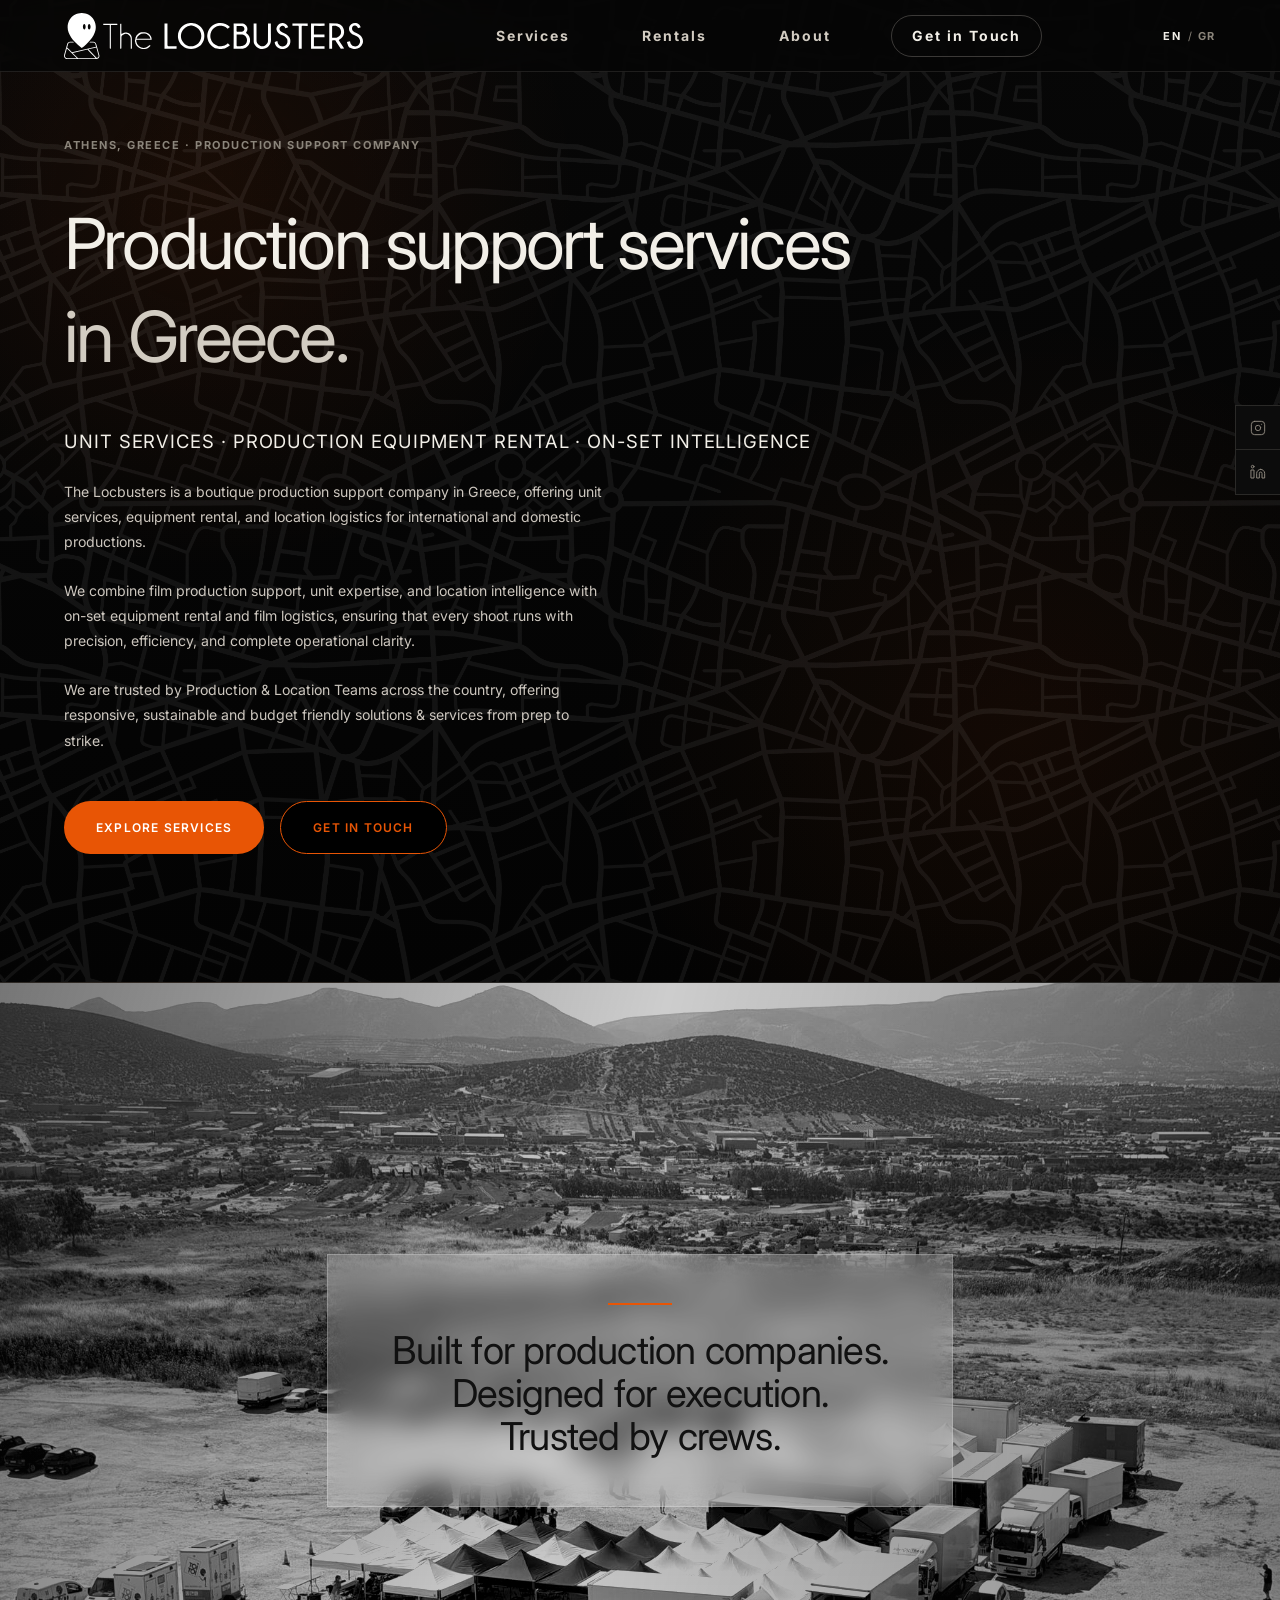
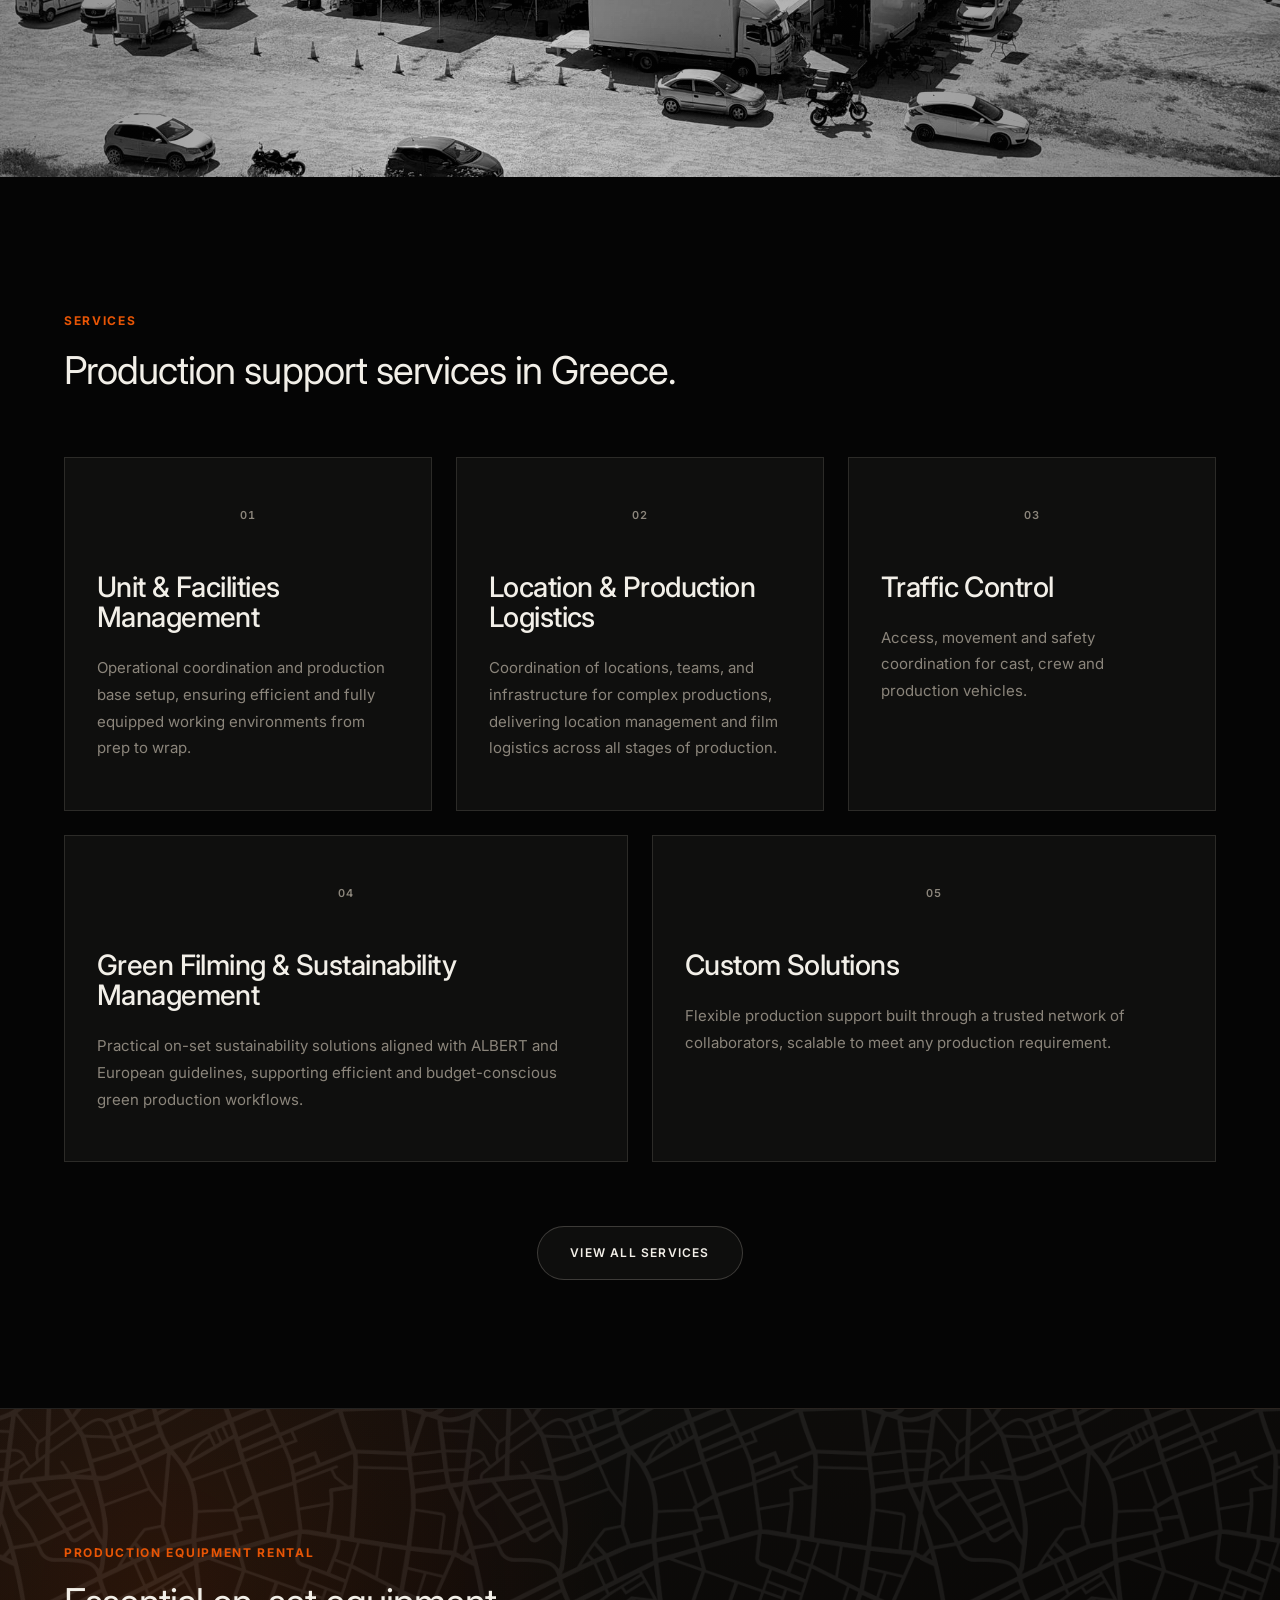
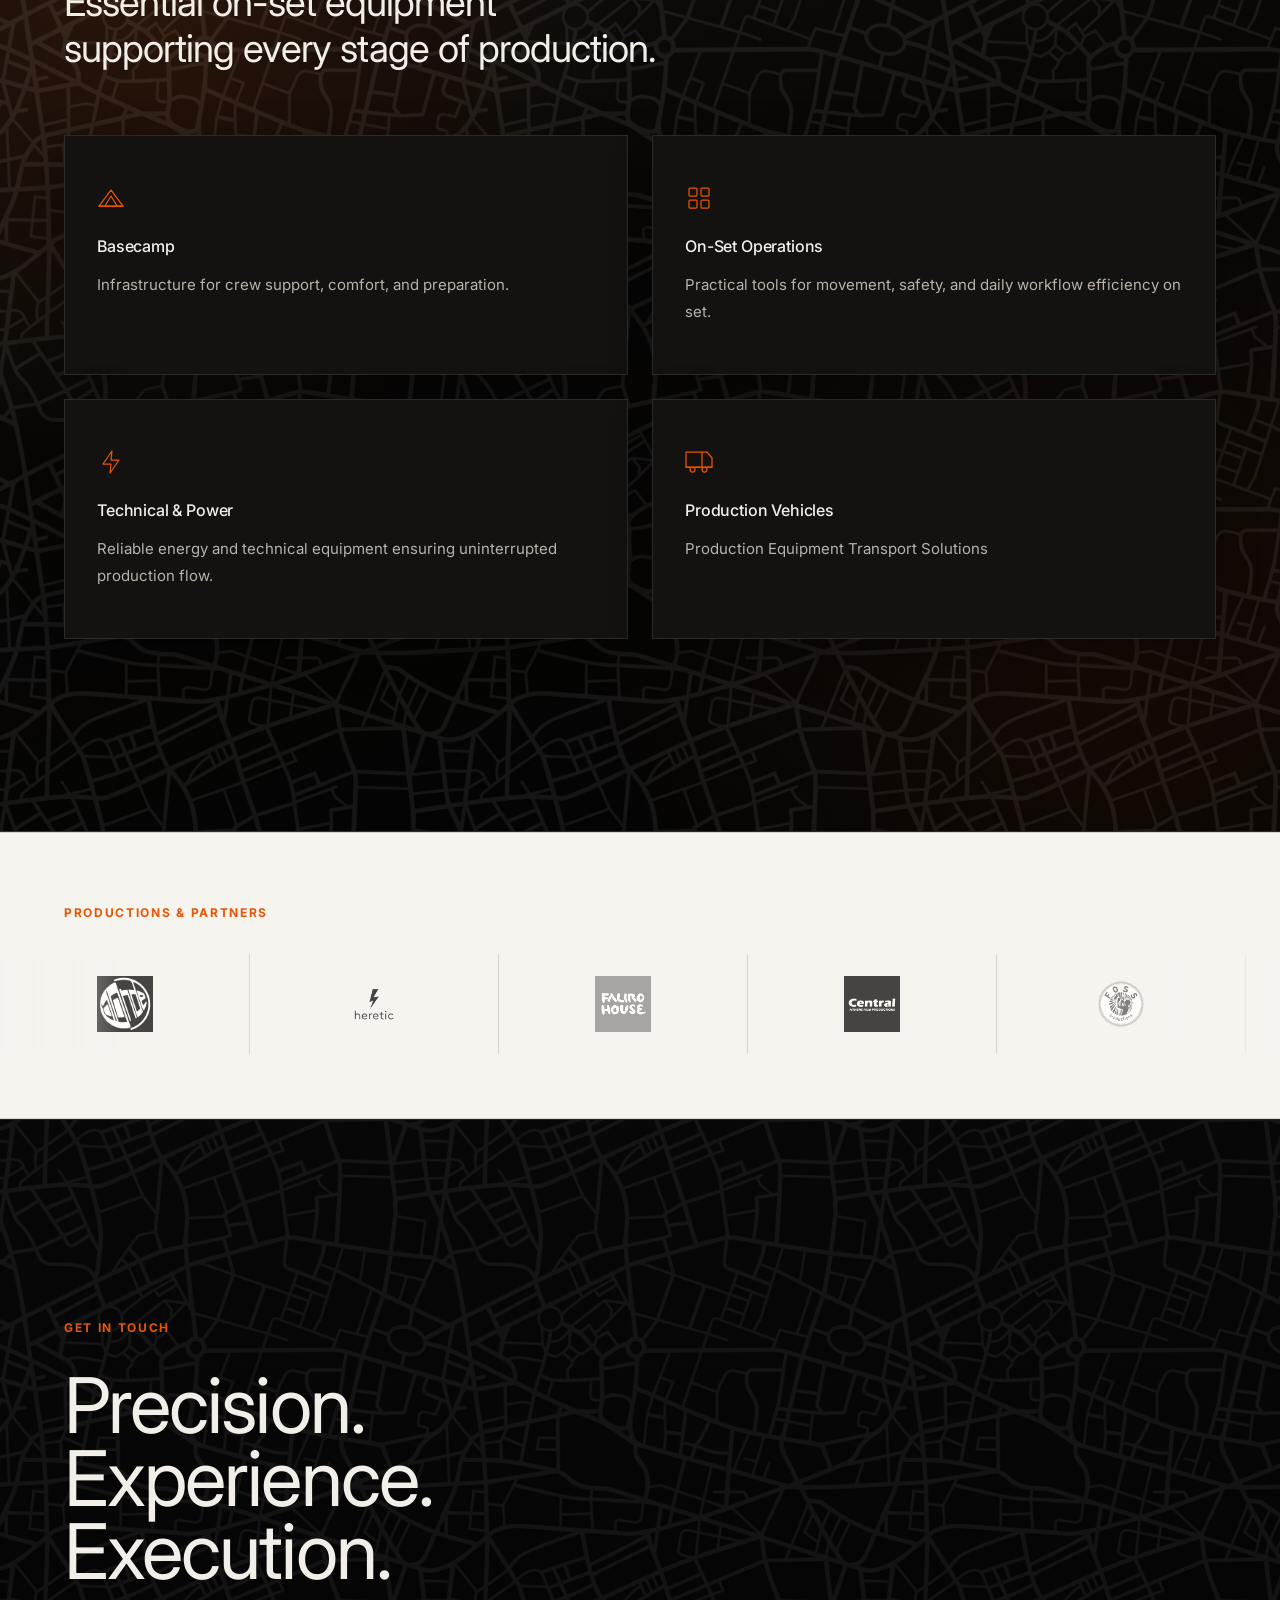
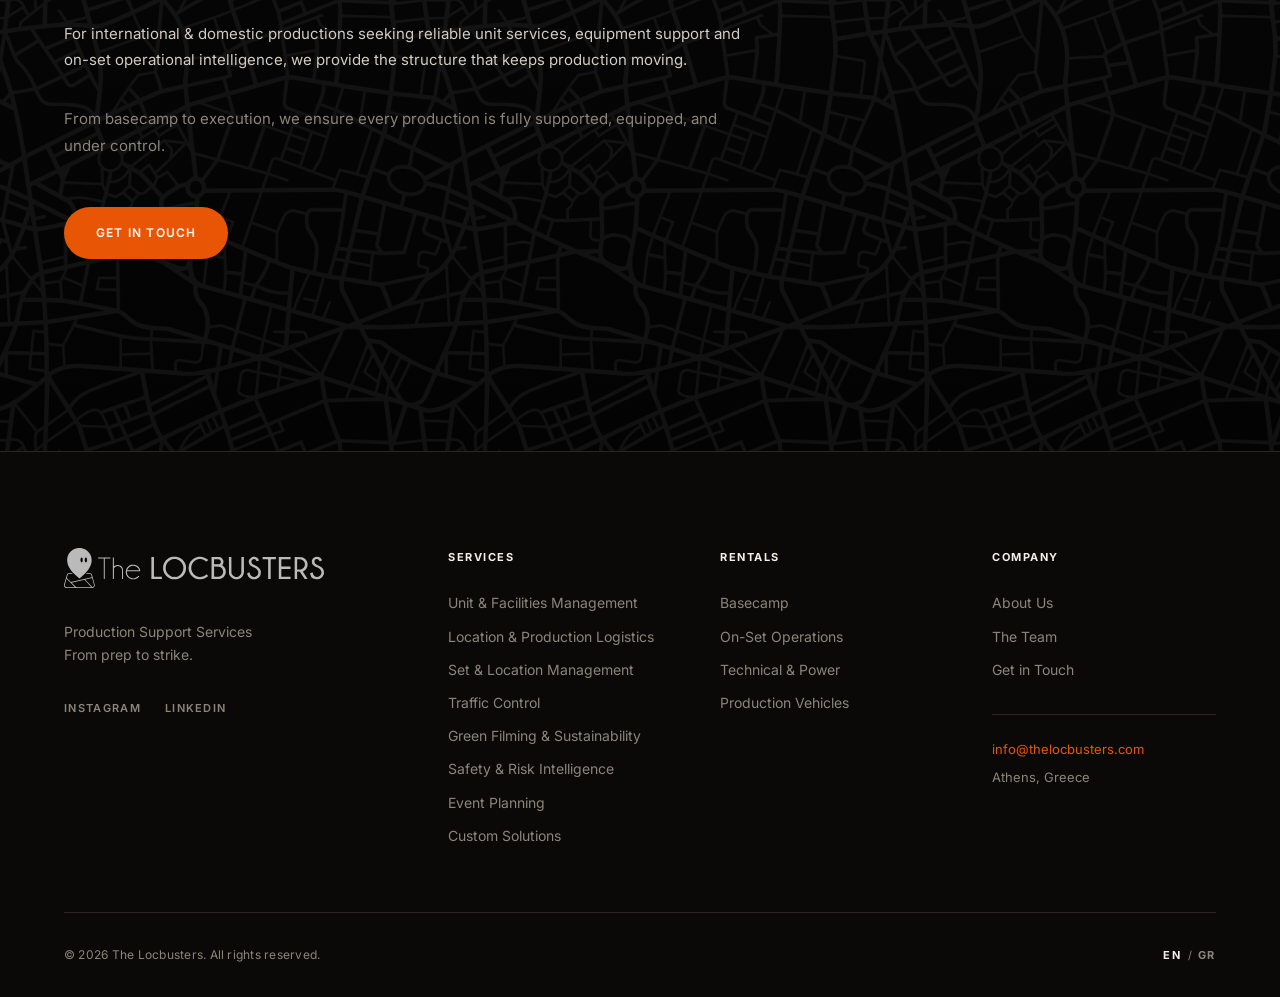
==== commit 575ed592: "Update Greek rentals subtitle to match the shorter English. Co-authored-by: Cursor <cursoragent@curs" ====
--- a/index.html
+++ b/index.html
@@ -4,6 +4,14 @@
   <meta charset="UTF-8" />
   <meta name="viewport" content="width=device-width, initial-scale=1.0" />
   <script src="assets/js/i18n-boot.js?v=20260714a"></script>
+  <!-- Google tag (gtag.js) -->
+  <script async src="https://www.googletagmanager.com/gtag/js?id=G-NDXP93WSDH"></script>
+  <script>
+    window.dataLayer = window.dataLayer || [];
+    function gtag(){dataLayer.push(arguments);}
+    gtag('js', new Date());
+    gtag('config', 'G-NDXP93WSDH');
+  </script>
   <link rel="icon" type="image/png" href="assets/images/favicon.png" />
   <title>The Locbusters | Production Support in Greece</title>
   <meta name="description" content="Boutique production support in Greece: unit services, equipment rental, and location logistics for film and TV productions." />
@@ -13,15 +21,15 @@
   <meta property="og:description" content="Unit services, equipment rental and production support solutions for film, TV and audiovisual productions across Greece." />
   <meta property="og:type" content="website" />
   <meta property="og:site_name" content="The Locbusters" />
-  <meta property="og:url" content="https://nikoslym.github.io/Locbusters/" />
-  <meta property="og:image" content="https://nikoslym.github.io/Locbusters/assets/images/OG_Locbusters.png?v=20260714" />
+  <meta property="og:url" content="https://thelocbusters.com/" />
+  <meta property="og:image" content="https://thelocbusters.com/assets/images/OG_Locbusters.png?v=20260714" />
   <meta property="og:image:alt" content="The Locbusters — Production Support Services in Greece" />
 
   <!-- Twitter / X -->
   <meta name="twitter:card" content="summary_large_image" />
   <meta name="twitter:title" content="The Locbusters | Production Support in Greece" />
   <meta name="twitter:description" content="Unit services, equipment rental and production support solutions for film, TV and audiovisual productions across Greece." />
-  <meta name="twitter:image" content="https://nikoslym.github.io/Locbusters/assets/images/OG_Locbusters.png?v=20260714" />
+  <meta name="twitter:image" content="https://thelocbusters.com/assets/images/OG_Locbusters.png?v=20260714" />
 
   <!-- Fonts -->
   <link rel="preconnect" href="https://fonts.googleapis.com" />
@@ -38,14 +46,14 @@
        SOCIAL FLOATING WIDGET
   ================================================ -->
   <div class="social-widget" aria-label="Social Media Links">
-    <a href="#" class="social-widget__link" aria-label="Instagram" target="_blank" rel="noopener noreferrer">
+    <a href="https://www.instagram.com/thelocbusters" class="social-widget__link" aria-label="Instagram" target="_blank" rel="noopener noreferrer">
       <svg width="16" height="16" viewBox="0 0 24 24" fill="none" stroke="currentColor" stroke-width="1.5" stroke-linecap="round" stroke-linejoin="round">
         <rect x="2" y="2" width="20" height="20" rx="5" ry="5"/>
         <path d="M16 11.37A4 4 0 1 1 12.63 8 4 4 0 0 1 16 11.37z"/>
         <line x1="17.5" y1="6.5" x2="17.51" y2="6.5"/>
       </svg>
     </a>
-    <a href="#" class="social-widget__link" aria-label="LinkedIn" target="_blank" rel="noopener noreferrer">
+    <a href="https://www.linkedin.com/company/thelocbusters/" class="social-widget__link" aria-label="LinkedIn" target="_blank" rel="noopener noreferrer">
       <svg width="16" height="16" viewBox="0 0 24 24" fill="none" stroke="currentColor" stroke-width="1.5" stroke-linecap="round" stroke-linejoin="round">
         <path d="M16 8a6 6 0 0 1 6 6v7h-4v-7a2 2 0 0 0-2-2 2 2 0 0 0-2 2v7h-4v-7a6 6 0 0 1 6-6z"/>
         <rect x="2" y="9" width="4" height="12"/>
@@ -61,15 +69,15 @@
     <div class="container">
       <div class="header__inner">
 
-        <a href="index.html" class="header__logo" aria-label="The Locbusters Home">
+        <a href="/" class="header__logo" aria-label="The Locbusters Home">
           <img src="assets/images/logo.svg" alt="The Locbusters" class="header__logo-img" />
         </a>
 
         <nav class="header__nav" aria-label="Main navigation">
-          <a href="services.html" class="header__nav-link" data-i18n="nav.services">Services</a>
-          <a href="rentals.html" class="header__nav-link" data-i18n="nav.rentals">Rentals</a>
-          <a href="about.html" class="header__nav-link" data-i18n="nav.about">About</a>
-          <a href="contact.html" class="header__nav-link header__nav-link--cta" data-i18n="nav.contact">Get in Touch</a>
+          <a href="/services/" class="header__nav-link" data-i18n="nav.services">Services</a>
+          <a href="/rentals/" class="header__nav-link" data-i18n="nav.rentals">Rentals</a>
+          <a href="/about/" class="header__nav-link" data-i18n="nav.about">About</a>
+          <a href="/contact/" class="header__nav-link header__nav-link--cta" data-i18n="nav.contact">Get in Touch</a>
         </nav>
 
         <div class="header__actions">
@@ -92,10 +100,10 @@
   <!-- Mobile Menu -->
   <div class="mobile-menu" id="mobileMenu" aria-hidden="true">
     <nav class="mobile-menu__nav" aria-label="Mobile navigation">
-      <a href="services.html" class="mobile-menu__link" data-i18n="nav.services">Services</a>
-      <a href="rentals.html" class="mobile-menu__link" data-i18n="nav.rentals">Rentals</a>
-      <a href="about.html" class="mobile-menu__link" data-i18n="nav.about">About</a>
-      <a href="contact.html" class="mobile-menu__link" data-i18n="nav.contact">Contact</a>
+      <a href="/services/" class="mobile-menu__link" data-i18n="nav.services">Services</a>
+      <a href="/rentals/" class="mobile-menu__link" data-i18n="nav.rentals">Rentals</a>
+      <a href="/about/" class="mobile-menu__link" data-i18n="nav.about">About</a>
+      <a href="/contact/" class="mobile-menu__link" data-i18n="nav.contact">Contact</a>
     </nav>
     <div class="mobile-menu__footer">
       <div class="lang-switch">
@@ -104,8 +112,8 @@
         <button class="lang-switch__btn" data-lang="gr">GR</button>
       </div>
       <div class="mobile-menu__social">
-        <a href="#" aria-label="Instagram">IG</a>
-        <a href="#" aria-label="LinkedIn">LN</a>
+        <a href="https://www.instagram.com/thelocbusters" aria-label="Instagram">IG</a>
+        <a href="https://www.linkedin.com/company/thelocbusters/" aria-label="LinkedIn">LN</a>
       </div>
     </div>
   </div>
@@ -135,7 +143,7 @@
           </div>
           <div class="hero__ctas">
             <a href="#services" class="btn btn--primary" data-i18n="hero.cta1">Explore Services</a>
-            <a href="contact.html" class="btn btn--outline" data-i18n="hero.cta2">Get in Touch</a>
+            <a href="/contact/" class="btn btn--outline" data-i18n="hero.cta2">Get in Touch</a>
           </div>
         </div>
 
@@ -175,7 +183,7 @@
 
         <div class="services__grid" role="list">
 
-          <a href="services.html#unit-facilities" class="service-item reveal" role="listitem">
+          <a href="/services/#unit-facilities" class="service-item reveal" role="listitem">
             <span class="service-item__num">01</span>
             <div class="service-item__body">
               <h3 class="service-item__title" data-i18n="services.s1.title">Unit &amp; Facilities Management</h3>
@@ -184,7 +192,7 @@
             <span class="service-item__arrow" aria-hidden="true">→</span>
           </a>
 
-          <a href="services.html#location-logistics" class="service-item reveal" role="listitem">
+          <a href="/services/#location-logistics" class="service-item reveal" role="listitem">
             <span class="service-item__num">02</span>
             <div class="service-item__body">
               <h3 class="service-item__title" data-i18n="services.s2.title">Location &amp; Production Logistics</h3>
@@ -193,7 +201,7 @@
             <span class="service-item__arrow" aria-hidden="true">→</span>
           </a>
 
-          <a href="services.html#traffic-control" class="service-item reveal" role="listitem">
+          <a href="/services/#traffic-control" class="service-item reveal" role="listitem">
             <span class="service-item__num">03</span>
             <div class="service-item__body">
               <h3 class="service-item__title" data-i18n="services.s3.title">Traffic Control</h3>
@@ -202,7 +210,7 @@
             <span class="service-item__arrow" aria-hidden="true">→</span>
           </a>
 
-          <a href="services.html#green-filming" class="service-item reveal" role="listitem">
+          <a href="/services/#green-filming" class="service-item reveal" role="listitem">
             <span class="service-item__num">04</span>
             <div class="service-item__body">
               <h3 class="service-item__title" data-i18n="services.s4.title">Green Filming &amp; Sustainability Management</h3>
@@ -211,7 +219,7 @@
             <span class="service-item__arrow" aria-hidden="true">→</span>
           </a>
 
-          <a href="services.html#custom-solutions" class="service-item reveal" role="listitem">
+          <a href="/services/#custom-solutions" class="service-item reveal" role="listitem">
             <span class="service-item__num">05</span>
             <div class="service-item__body">
               <h3 class="service-item__title" data-i18n="services.s5.title">Custom Solutions</h3>
@@ -223,7 +231,7 @@
         </div>
 
         <div class="services__cta reveal">
-          <a href="services.html" class="btn btn--outline" data-i18n="services.viewAll">View All Services</a>
+          <a href="/services/" class="btn btn--outline" data-i18n="services.viewAll">View All Services</a>
         </div>
 
       </div>
@@ -244,7 +252,7 @@
 
         <div class="rentals__grid">
 
-          <a href="rentals.html#basecamp" class="rental-item reveal">
+          <a href="/rentals/#basecamp" class="rental-item reveal">
             <div class="rental-item__icon" aria-hidden="true">
               <!-- Tent / Shelter icon -->
               <svg width="28" height="28" viewBox="0 0 28 28" fill="none" stroke="currentColor" stroke-width="1.25" stroke-linecap="round" stroke-linejoin="round">
@@ -257,7 +265,7 @@
             <p class="rental-item__desc" data-i18n="rentals.r1.desc">Infrastructure for crew support, comfort, and preparation.</p>
           </a>
 
-          <a href="rentals.html#on-set-ops" class="rental-item reveal">
+          <a href="/rentals/#on-set-ops" class="rental-item reveal">
             <div class="rental-item__icon" aria-hidden="true">
               <!-- Accessories / Cart icon -->
               <svg width="28" height="28" viewBox="0 0 28 28" fill="none" stroke="currentColor" stroke-width="1.25" stroke-linecap="round" stroke-linejoin="round">
@@ -271,7 +279,7 @@
             <p class="rental-item__desc" data-i18n="rentals.r2.desc">Practical tools for movement, safety, and daily workflow efficiency on set.</p>
           </a>
 
-          <a href="rentals.html#technical-power" class="rental-item reveal">
+          <a href="/rentals/#technical-power" class="rental-item reveal">
             <div class="rental-item__icon" aria-hidden="true">
               <!-- Power / Lightning icon -->
               <svg width="28" height="28" viewBox="0 0 28 28" fill="none" stroke="currentColor" stroke-width="1.25" stroke-linecap="round" stroke-linejoin="round">
@@ -282,7 +290,7 @@
             <p class="rental-item__desc" data-i18n="rentals.r3.desc">Reliable energy and technical equipment ensuring uninterrupted production flow.</p>
           </a>
 
-          <a href="rentals.html#vehicles" class="rental-item reveal">
+          <a href="/rentals/#vehicles" class="rental-item reveal">
             <div class="rental-item__icon" aria-hidden="true">
               <!-- Van: large cargo box + angled cab + circular wheels -->
               <svg width="28" height="28" viewBox="0 0 28 28" fill="none" stroke="currentColor" stroke-width="1.25" stroke-linecap="round" stroke-linejoin="round">
@@ -354,7 +362,7 @@
           <p class="cta-section__body" data-i18n="cta.body">
             From basecamp to execution, we ensure every production is fully supported, equipped, and under control.
           </p>
-          <a href="contact.html" class="btn btn--primary" data-i18n="cta.btn">Get in Touch</a>
+          <a href="/contact/" class="btn btn--primary" data-i18n="cta.btn">Get in Touch</a>
         </div>
       </div>
     </section>
@@ -374,41 +382,41 @@
           </a>
           <p class="footer__tagline" data-i18n="footer.tagline">Production Support Services<br />From prep to strike.</p>
           <div class="footer__social">
-            <a href="#" class="footer__social-link" aria-label="Instagram" target="_blank" rel="noopener noreferrer">Instagram</a>
-            <a href="#" class="footer__social-link" aria-label="LinkedIn" target="_blank" rel="noopener noreferrer">LinkedIn</a>
+            <a href="https://www.instagram.com/thelocbusters" class="footer__social-link" aria-label="Instagram" target="_blank" rel="noopener noreferrer">Instagram</a>
+            <a href="https://www.linkedin.com/company/thelocbusters/" class="footer__social-link" aria-label="LinkedIn" target="_blank" rel="noopener noreferrer">LinkedIn</a>
           </div>
         </div>
 
         <div class="footer__nav-group">
           <p class="footer__nav-title" data-i18n="footer.servicesTitle">Services</p>
           <nav aria-label="Services navigation">
-            <a href="services.html#unit-facilities" class="footer__nav-link" data-i18n="footer.s1">Unit &amp; Facilities Management</a>
-            <a href="services.html#location-logistics" class="footer__nav-link" data-i18n="footer.s2">Location &amp; Production Logistics</a>
-            <a href="services.html#set-location" class="footer__nav-link" data-i18n="footer.s3">Set &amp; Location Management</a>
-            <a href="services.html#traffic-control" class="footer__nav-link" data-i18n="footer.s4">Traffic Control</a>
-            <a href="services.html#green-filming" class="footer__nav-link" data-i18n="footer.s5">Green Filming &amp; Sustainability</a>
-            <a href="services.html#safety-risk" class="footer__nav-link" data-i18n="footer.s6">Safety &amp; Risk Intelligence</a>
-            <a href="services.html#event-planning" class="footer__nav-link" data-i18n="footer.s7">Event Planning</a>
-            <a href="services.html#custom-solutions" class="footer__nav-link" data-i18n="footer.s8">Custom Solutions</a>
+            <a href="/services/#unit-facilities" class="footer__nav-link" data-i18n="footer.s1">Unit &amp; Facilities Management</a>
+            <a href="/services/#location-logistics" class="footer__nav-link" data-i18n="footer.s2">Location &amp; Production Logistics</a>
+            <a href="/services/#set-location" class="footer__nav-link" data-i18n="footer.s3">Set &amp; Location Management</a>
+            <a href="/services/#traffic-control" class="footer__nav-link" data-i18n="footer.s4">Traffic Control</a>
+            <a href="/services/#green-filming" class="footer__nav-link" data-i18n="footer.s5">Green Filming &amp; Sustainability</a>
+            <a href="/services/#safety-risk" class="footer__nav-link" data-i18n="footer.s6">Safety &amp; Risk Intelligence</a>
+            <a href="/services/#event-planning" class="footer__nav-link" data-i18n="footer.s7">Event Planning</a>
+            <a href="/services/#custom-solutions" class="footer__nav-link" data-i18n="footer.s8">Custom Solutions</a>
           </nav>
         </div>
 
         <div class="footer__nav-group">
           <p class="footer__nav-title" data-i18n="footer.rentalsTitle">Rentals</p>
           <nav aria-label="Rentals navigation">
-            <a href="rentals.html#basecamp" class="footer__nav-link" data-i18n="footer.r1">Basecamp</a>
-            <a href="rentals.html#on-set-ops" class="footer__nav-link" data-i18n="footer.r2">On-Set Operations</a>
-            <a href="rentals.html#technical-power" class="footer__nav-link" data-i18n="footer.r3">Technical &amp; Power</a>
-            <a href="rentals.html#vehicles" class="footer__nav-link" data-i18n="footer.r4">Production Vehicles</a>
+            <a href="/rentals/#basecamp" class="footer__nav-link" data-i18n="footer.r1">Basecamp</a>
+            <a href="/rentals/#on-set-ops" class="footer__nav-link" data-i18n="footer.r2">On-Set Operations</a>
+            <a href="/rentals/#technical-power" class="footer__nav-link" data-i18n="footer.r3">Technical &amp; Power</a>
+            <a href="/rentals/#vehicles" class="footer__nav-link" data-i18n="footer.r4">Production Vehicles</a>
           </nav>
         </div>
 
         <div class="footer__nav-group">
           <p class="footer__nav-title" data-i18n="footer.companyTitle">Company</p>
           <nav aria-label="Company navigation">
-            <a href="about.html" class="footer__nav-link" data-i18n="footer.about">About Us</a>
-            <a href="about.html#team" class="footer__nav-link" data-i18n="footer.team">The Team</a>
-            <a href="contact.html" class="footer__nav-link" data-i18n="footer.contact">Get in Touch</a>
+            <a href="/about/" class="footer__nav-link" data-i18n="footer.about">About Us</a>
+            <a href="/about/#team" class="footer__nav-link" data-i18n="footer.team">The Team</a>
+            <a href="/contact/" class="footer__nav-link" data-i18n="footer.contact">Get in Touch</a>
           </nav>
           <div class="footer__contact">
             <a href="mailto:info@thelocbusters.com" class="footer__contact-link">info@thelocbusters.com</a>
@@ -435,7 +443,7 @@
   </footer>
 
   <!-- Script -->
-  <script src="assets/js/main.js?v=20260714a"></script>
+  <script src="assets/js/main.js?v=20260715a"></script>
 
 </body>
 </html>
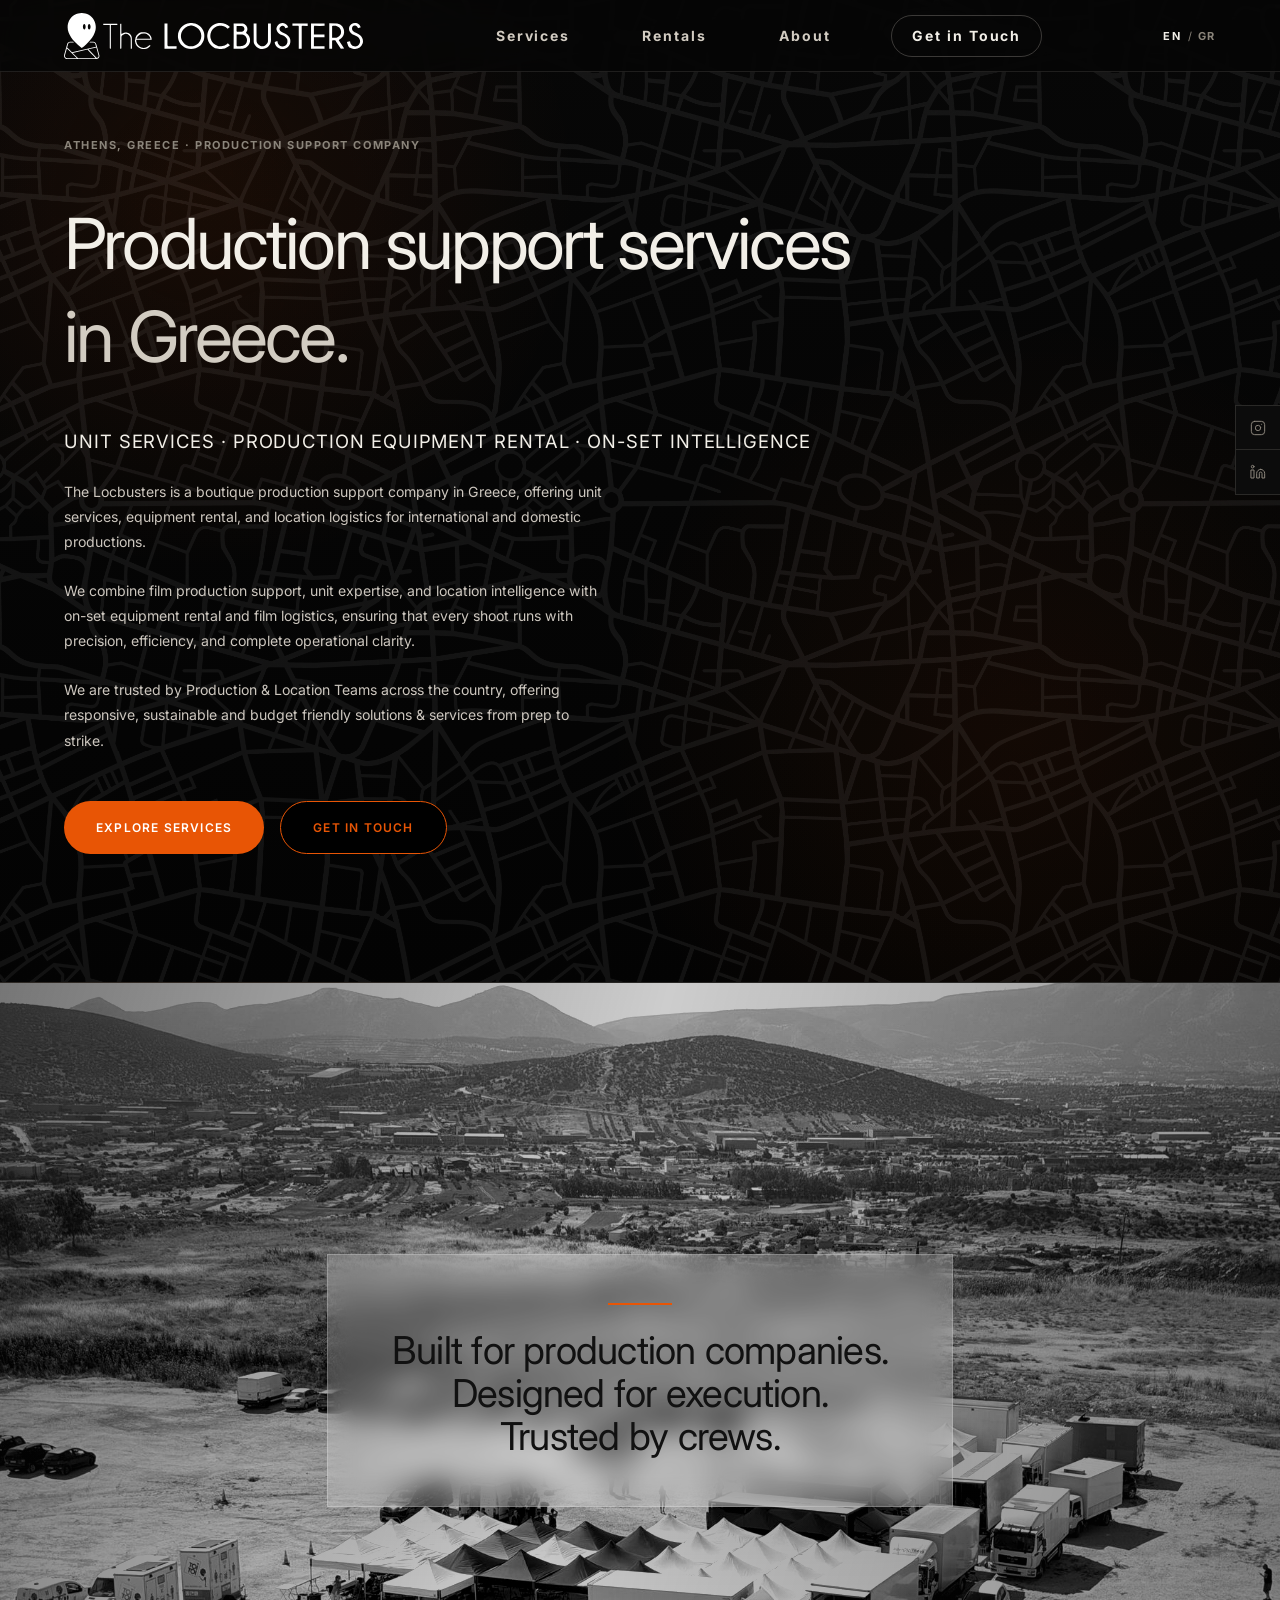
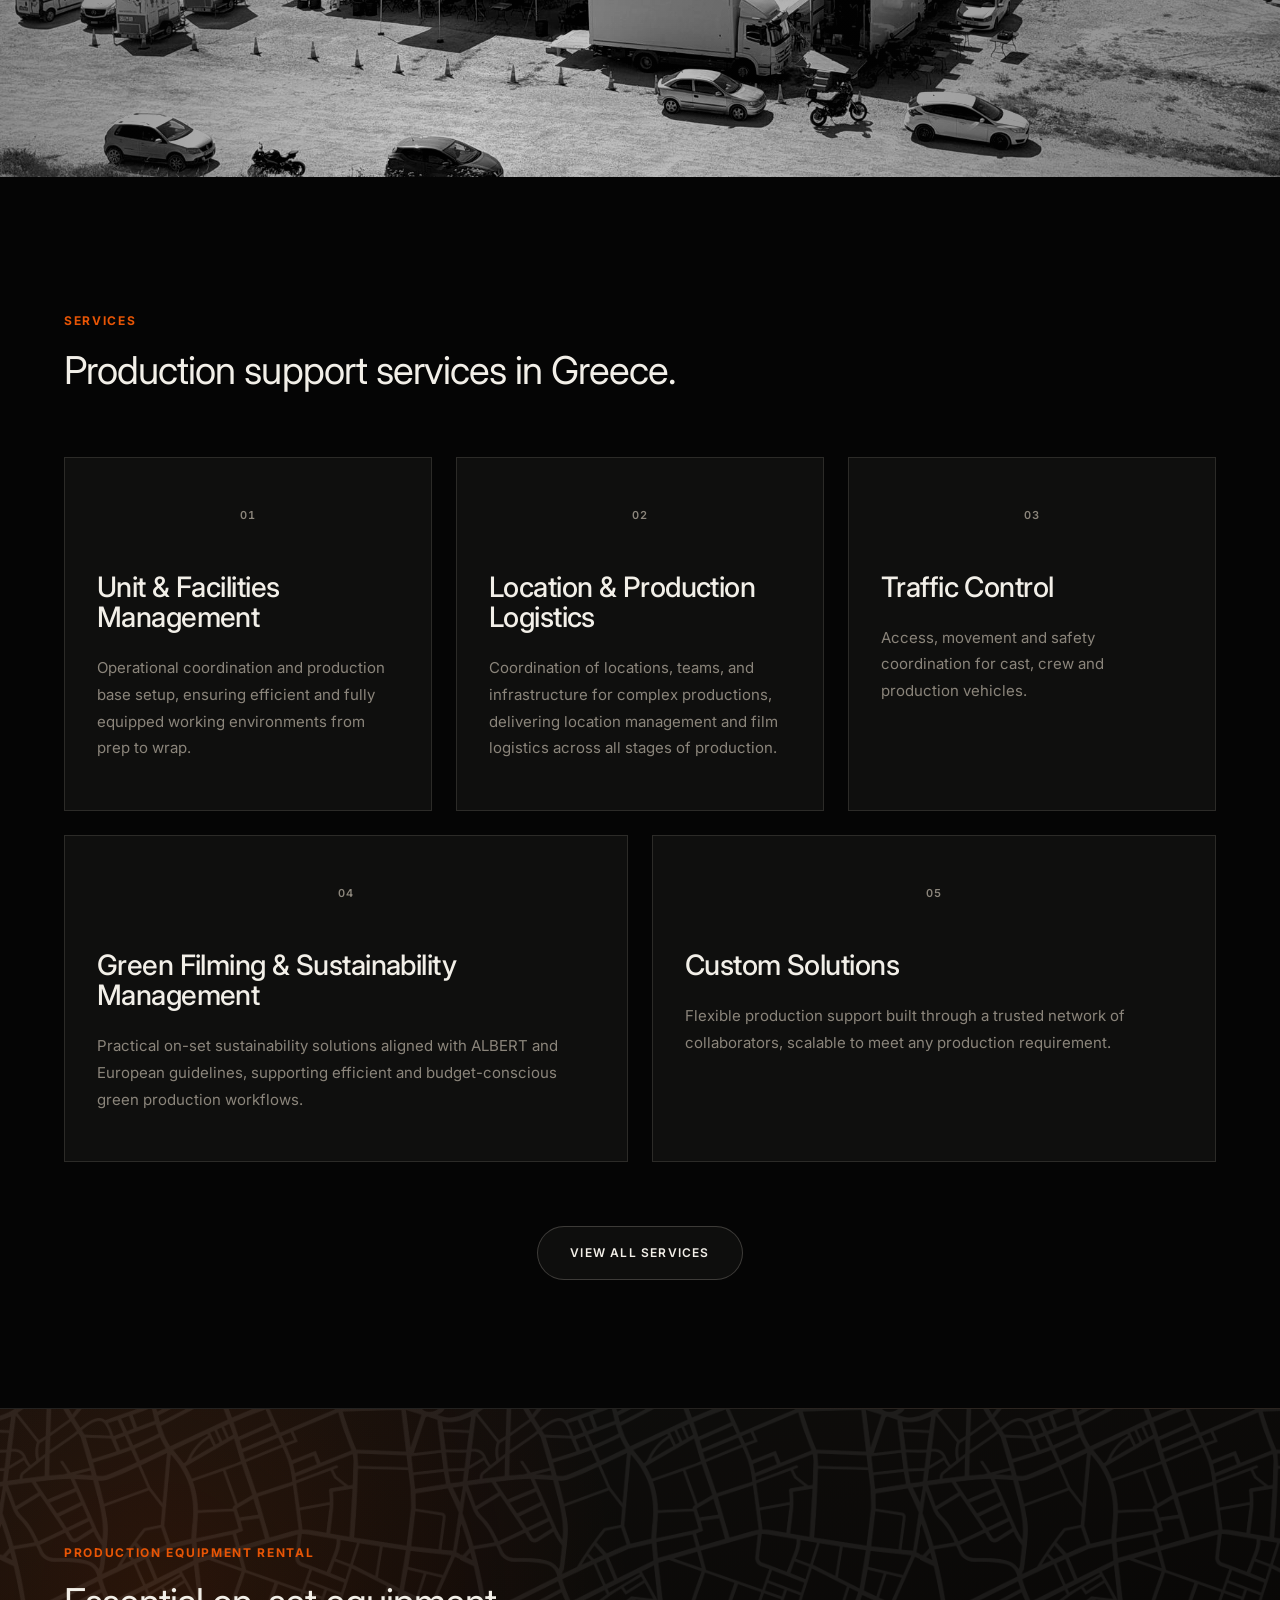
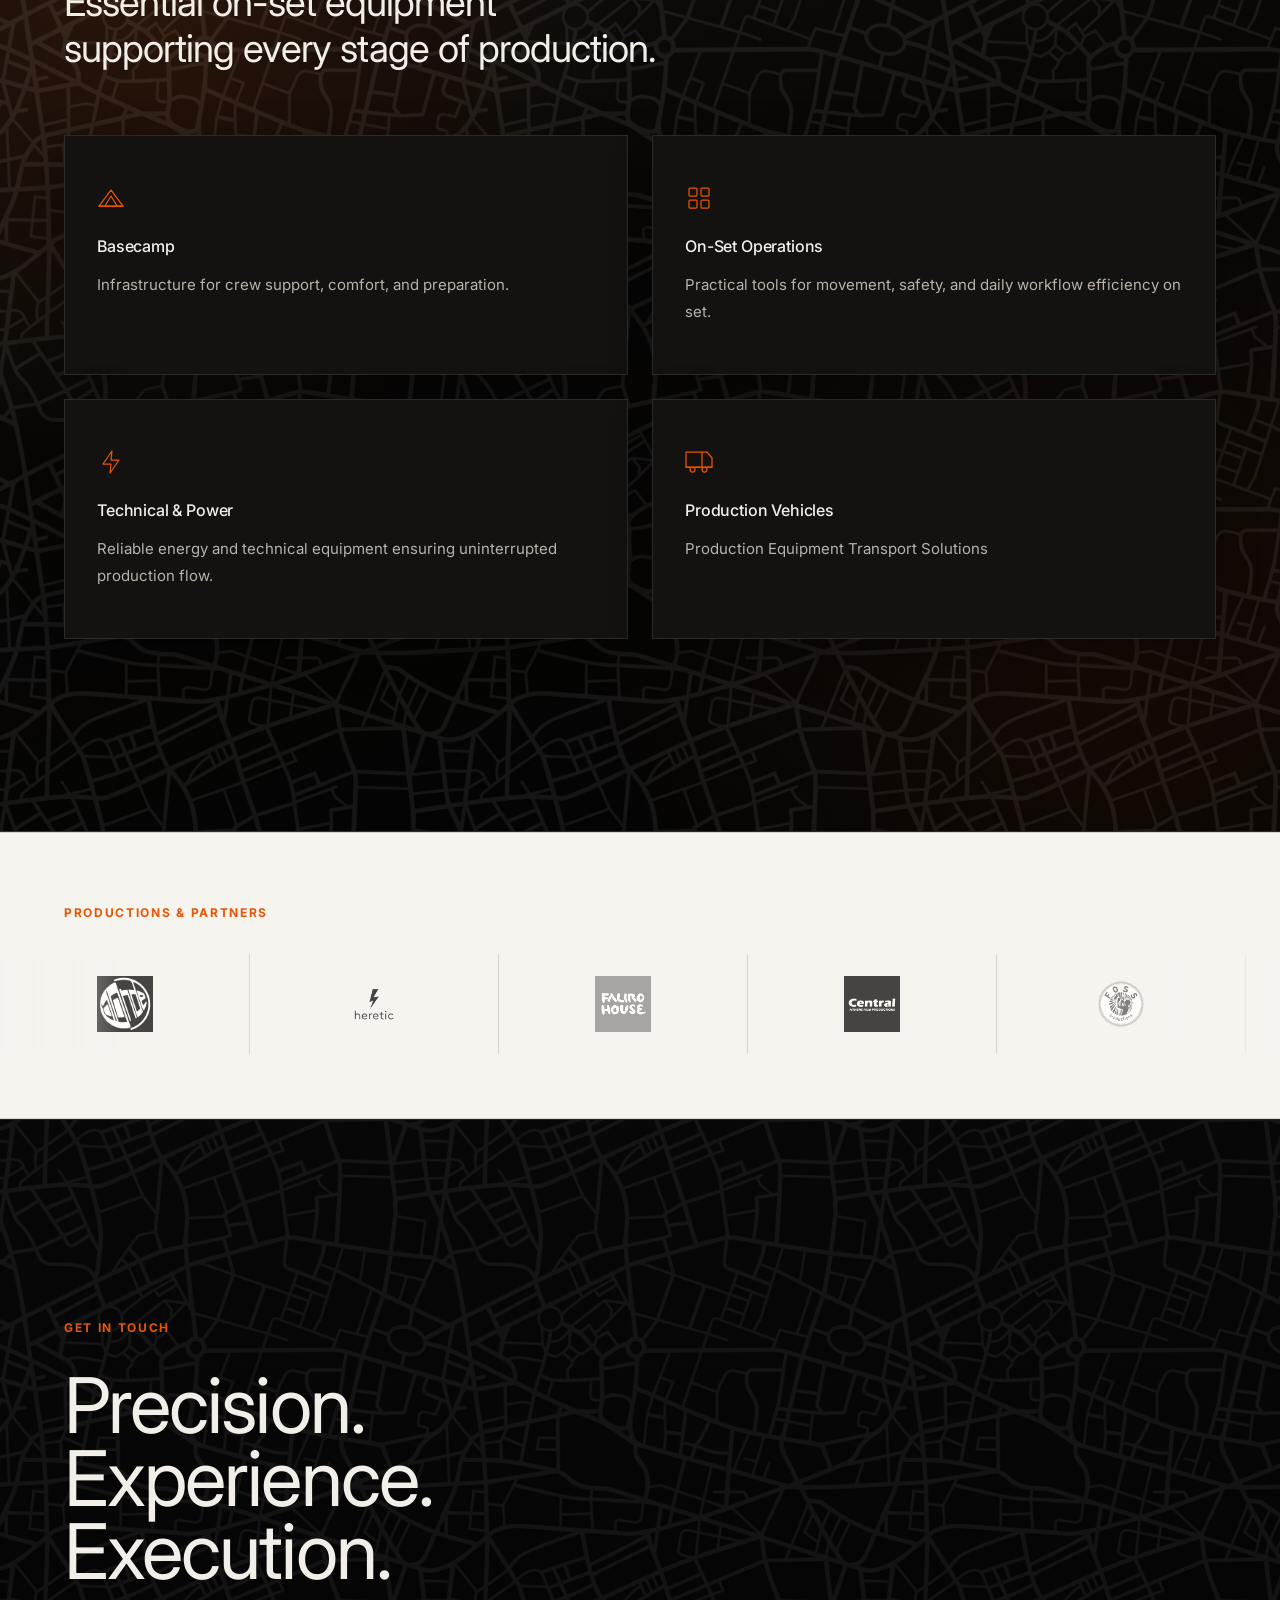
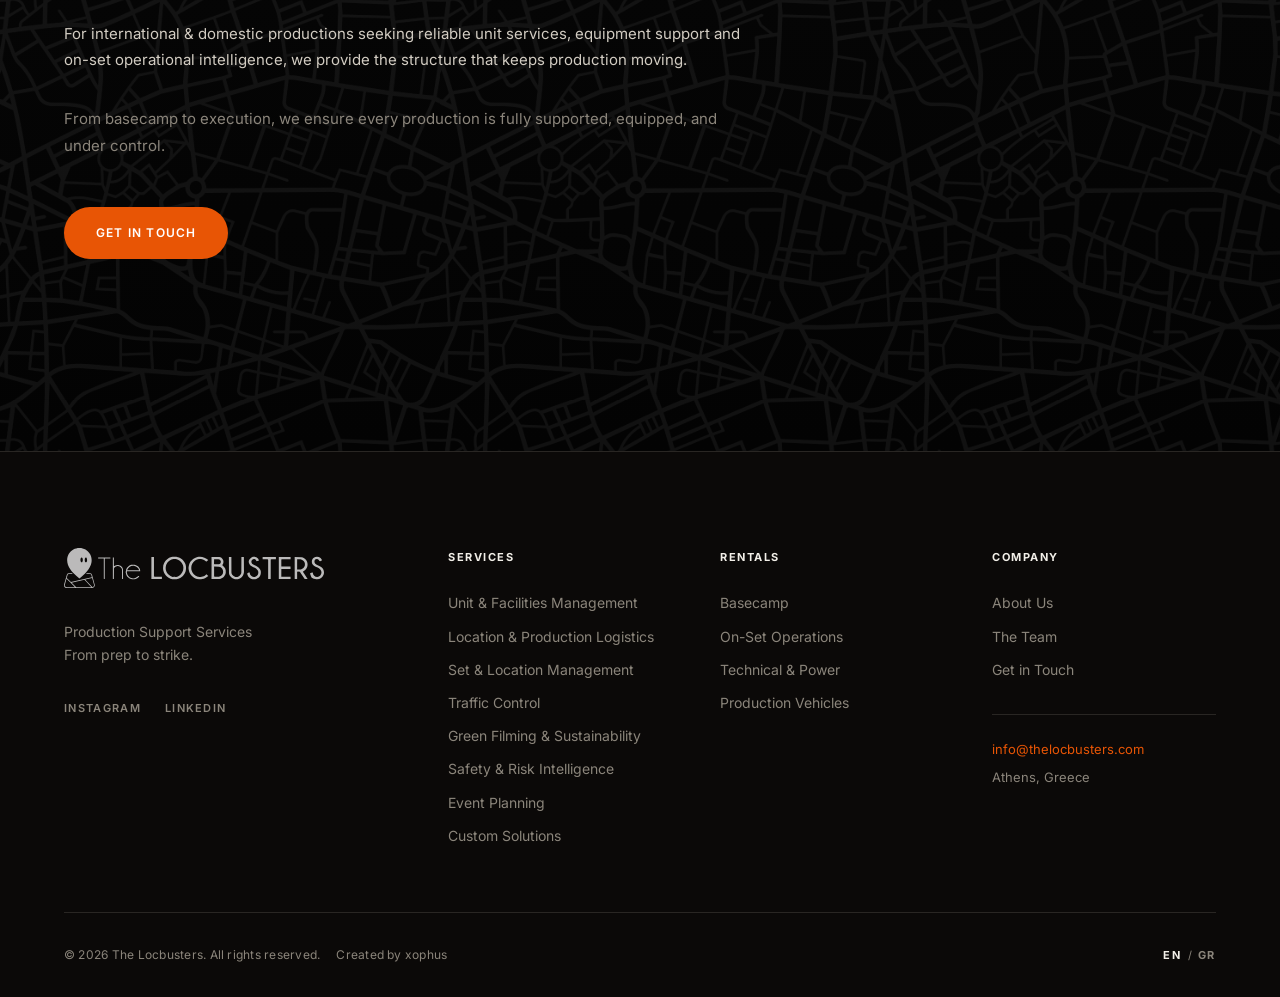
==== commit db78f325: "Add Created by xophus credit to the footer. Co-authored-by: Cursor <cursoragent@cursor.com>" ====
--- a/index.html
+++ b/index.html
@@ -427,9 +427,15 @@
       </div>
 
       <div class="footer__bottom">
-        <p class="footer__copy" data-i18n="footer.copy">
-          &copy; 2026 The Locbusters. All rights reserved.
-        </p>
+        <div class="footer__bottom-left">
+          <p class="footer__copy" data-i18n="footer.copy">
+            &copy; 2026 The Locbusters. All rights reserved.
+          </p>
+          <p class="footer__copy footer__credit">
+            <span data-i18n="footer.createdBy">Created by</span>
+            <a href="https://xophus.com/" class="footer__credit-link" target="_blank" rel="noopener noreferrer">xophus</a>
+          </p>
+        </div>
         <div class="footer__bottom-right">
           <div class="lang-switch">
             <button class="lang-switch__btn active" data-lang="en">EN</button>
@@ -443,7 +449,7 @@
   </footer>
 
   <!-- Script -->
-  <script src="assets/js/main.js?v=20260715a"></script>
+  <script src="assets/js/main.js?v=20260715b"></script>
 
 </body>
 </html>
--- a/assets/css/styles.css
+++ b/assets/css/styles.css
@@ -1279,10 +1279,31 @@
   justify-content: space-between;
 }
 
+.footer__bottom-left {
+  display: flex;
+  flex-wrap: wrap;
+  align-items: center;
+  gap: 0.35rem 1rem;
+}
+
 .footer__copy {
   font-size: 0.75rem;
   color: var(--c-text-muted);
   letter-spacing: 0.02em;
+}
+
+.footer__credit {
+  margin: 0;
+}
+
+.footer__credit-link {
+  color: inherit;
+  text-decoration: none;
+  transition: color var(--t-fast);
+}
+
+.footer__credit-link:hover {
+  color: var(--c-text);
 }
 
 /* ----------------------------------------------------------
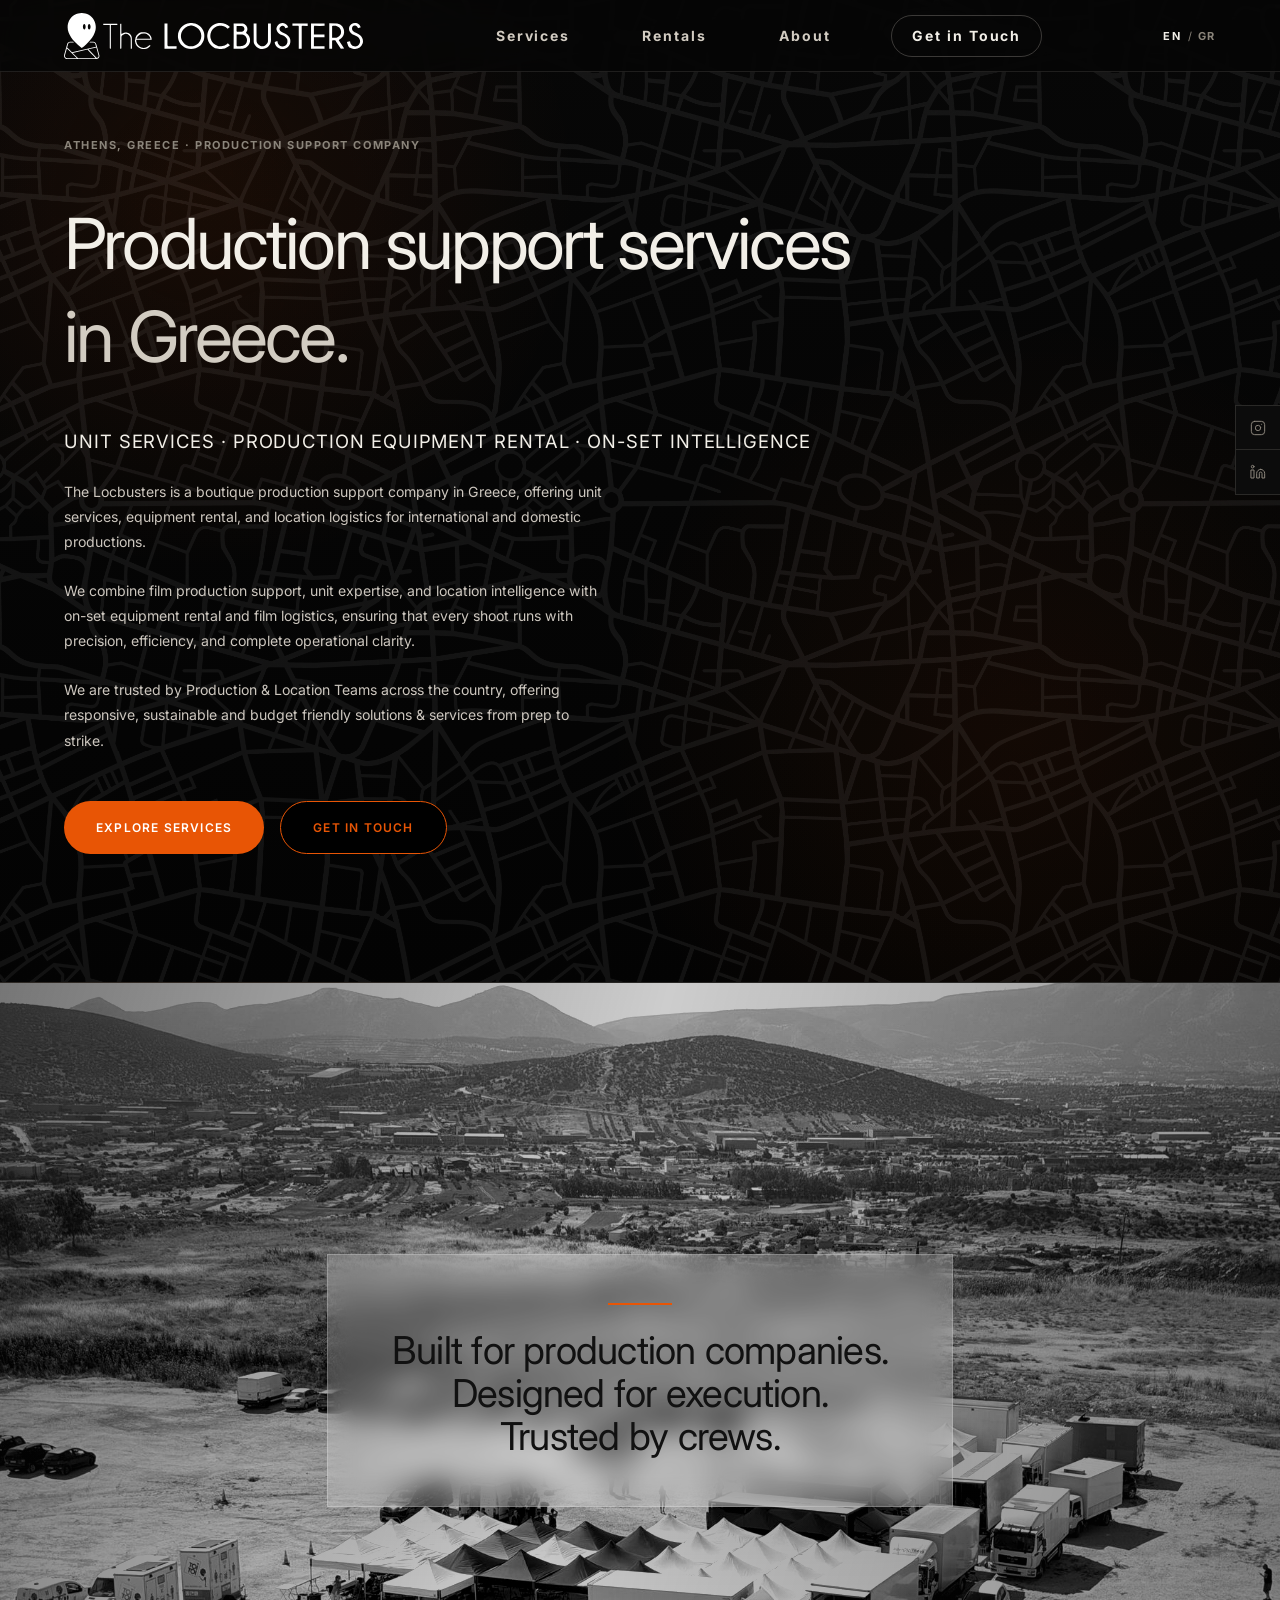
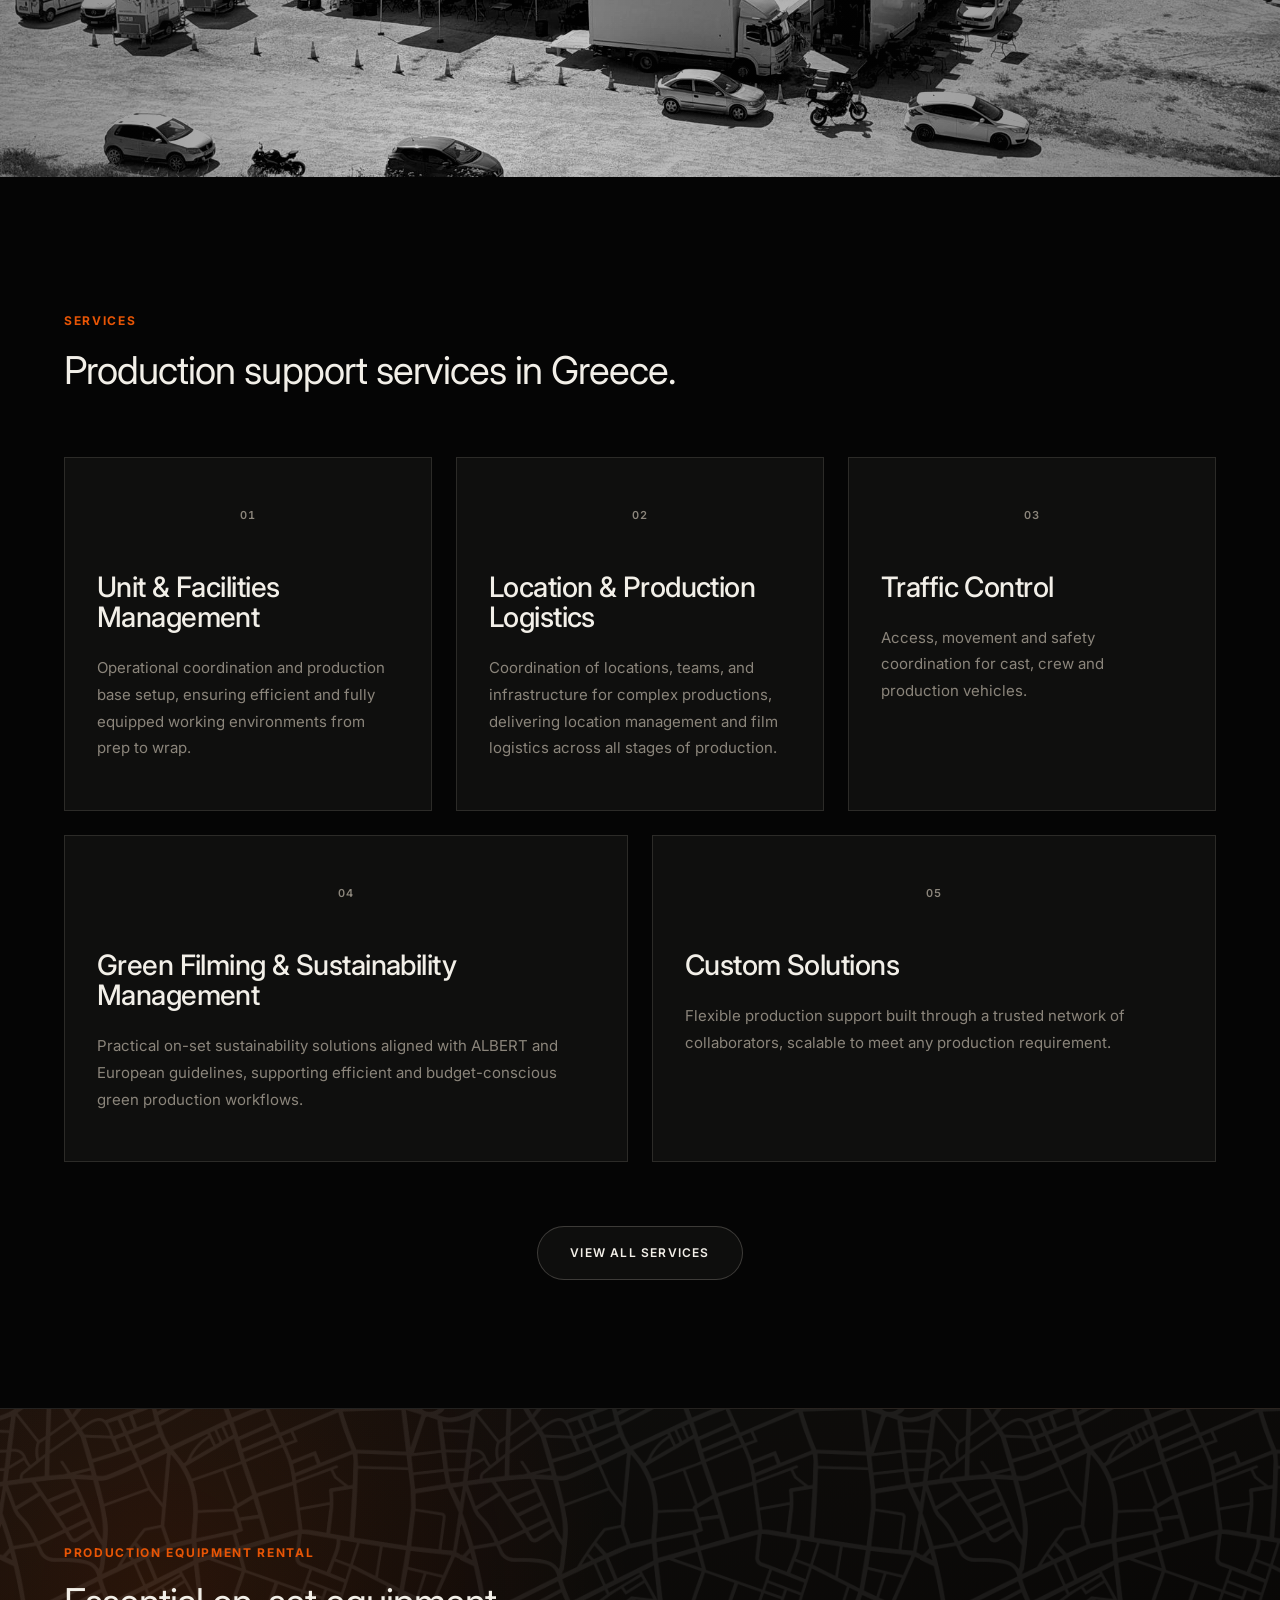
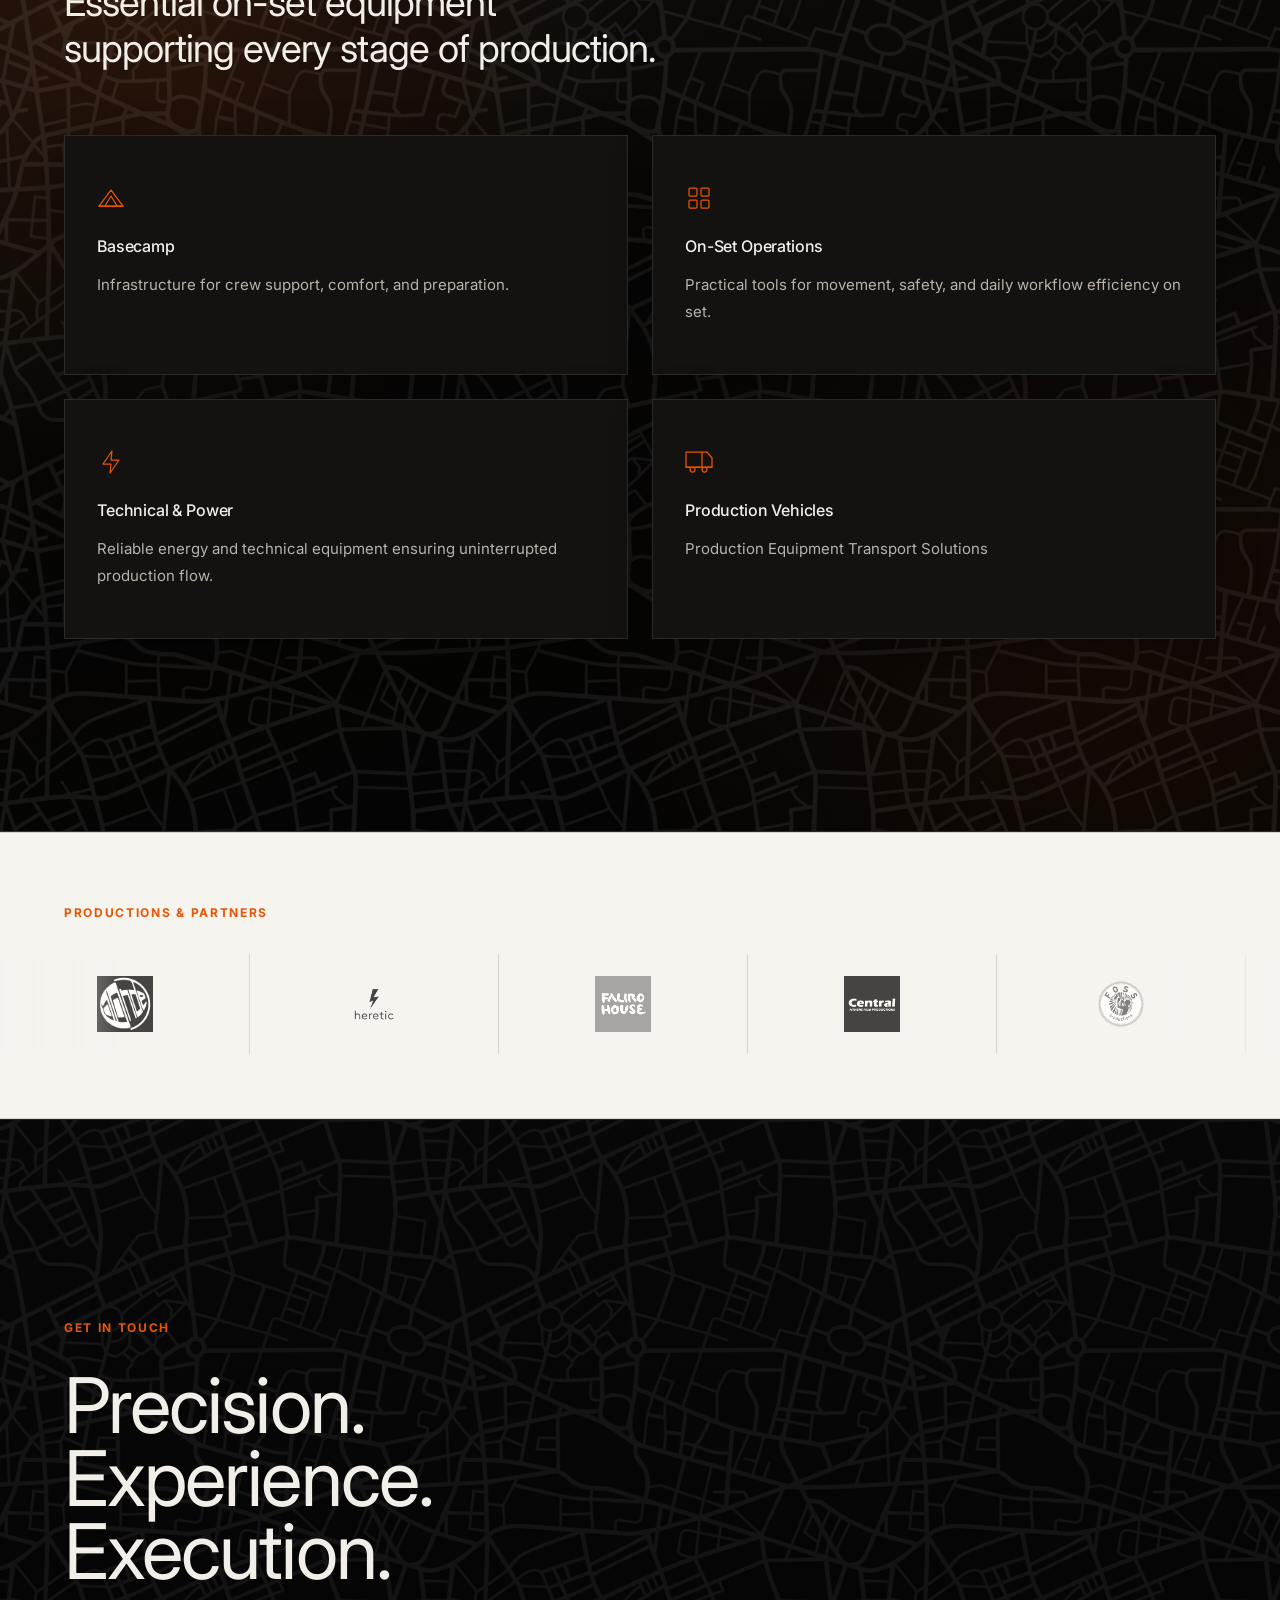
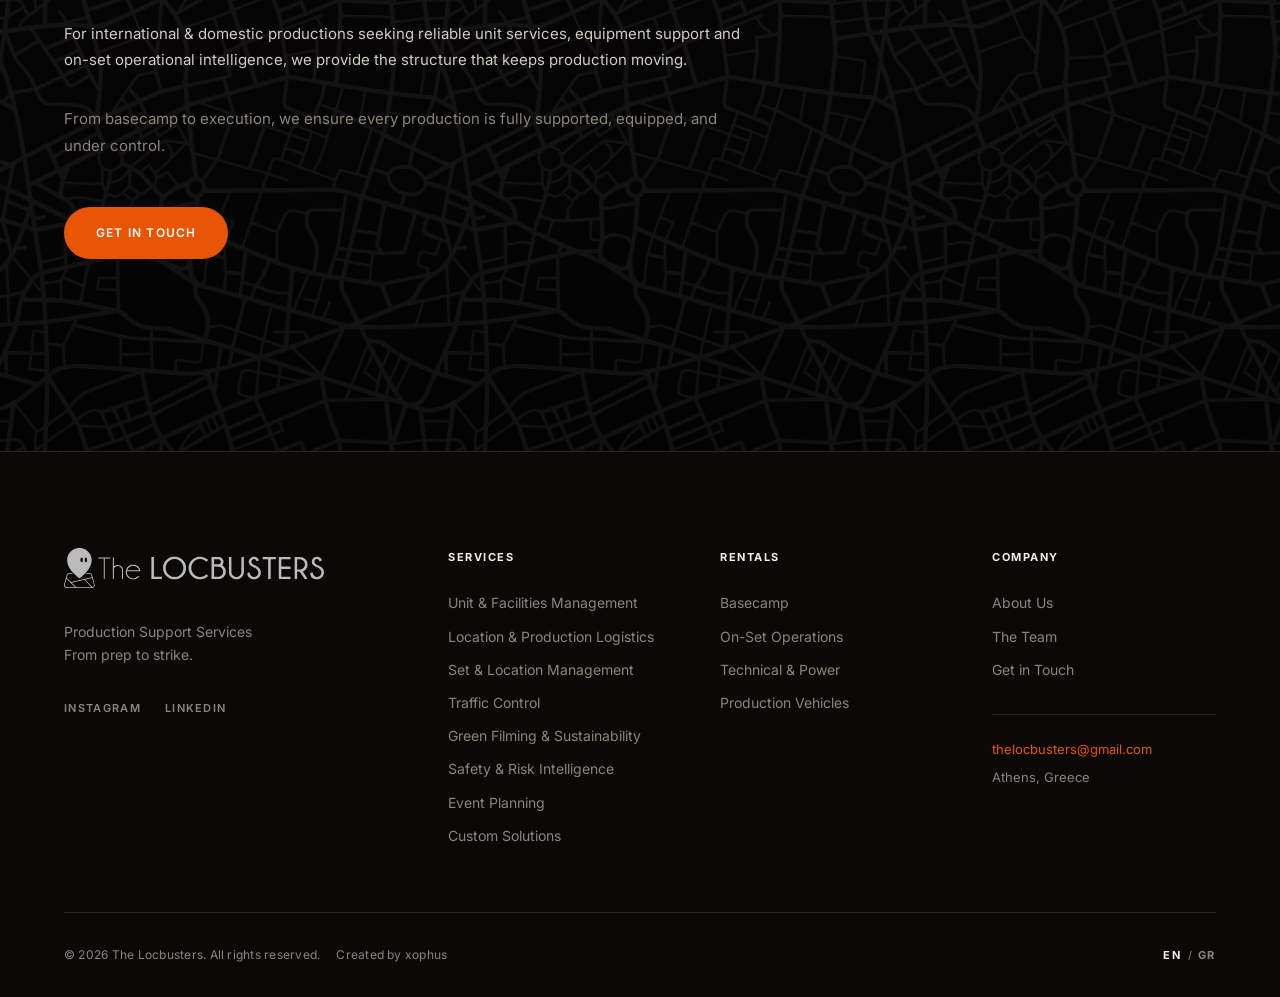
==== commit 48cb6137: "Connect the contact form to Formspree. Send enquiries through the verified form endpoint, provide lo" ====
--- a/index.html
+++ b/index.html
@@ -37,7 +37,7 @@
   <link href="https://fonts.googleapis.com/css2?family=Inter:wght@300;400;500;600&display=swap" rel="stylesheet" />
 
   <!-- Styles -->
-  <link rel="stylesheet" href="assets/css/styles.css" />
+  <link rel="stylesheet" href="assets/css/styles.css?v=20260715a" />
   <link rel="stylesheet" href="assets/css/boutique.css" />
 </head>
 <body>
@@ -419,7 +419,7 @@
             <a href="/contact/" class="footer__nav-link" data-i18n="footer.contact">Get in Touch</a>
           </nav>
           <div class="footer__contact">
-            <a href="mailto:info@thelocbusters.com" class="footer__contact-link">info@thelocbusters.com</a>
+            <a href="mailto:thelocbusters@gmail.com" class="footer__contact-link">thelocbusters@gmail.com</a>
             <p class="footer__contact-text" data-i18n="footer.location">Athens, Greece</p>
           </div>
         </div>
@@ -449,7 +449,7 @@
   </footer>
 
   <!-- Script -->
-  <script src="assets/js/main.js?v=20260715b"></script>
+  <script src="assets/js/main.js?v=20260821a"></script>
 
 </body>
 </html>
--- a/assets/css/styles.css
+++ b/assets/css/styles.css
@@ -1387,12 +1387,32 @@
   }
 
   /* Header */
+  .header__inner {
+    gap: var(--sp-1);
+  }
+
+  .header__logo {
+    flex: 1 1 auto;
+    min-width: 0;
+  }
+
+  .header__logo-img {
+    width: min(100%, 280px);
+    height: auto;
+    max-height: 46px;
+  }
+
+  .header__actions {
+    flex: 0 0 auto;
+  }
+
   .header__nav {
     display: none;
   }
 
   .hamburger {
     display: flex;
+    margin-right: 0;
   }
 
   .header__actions .lang-switch {
